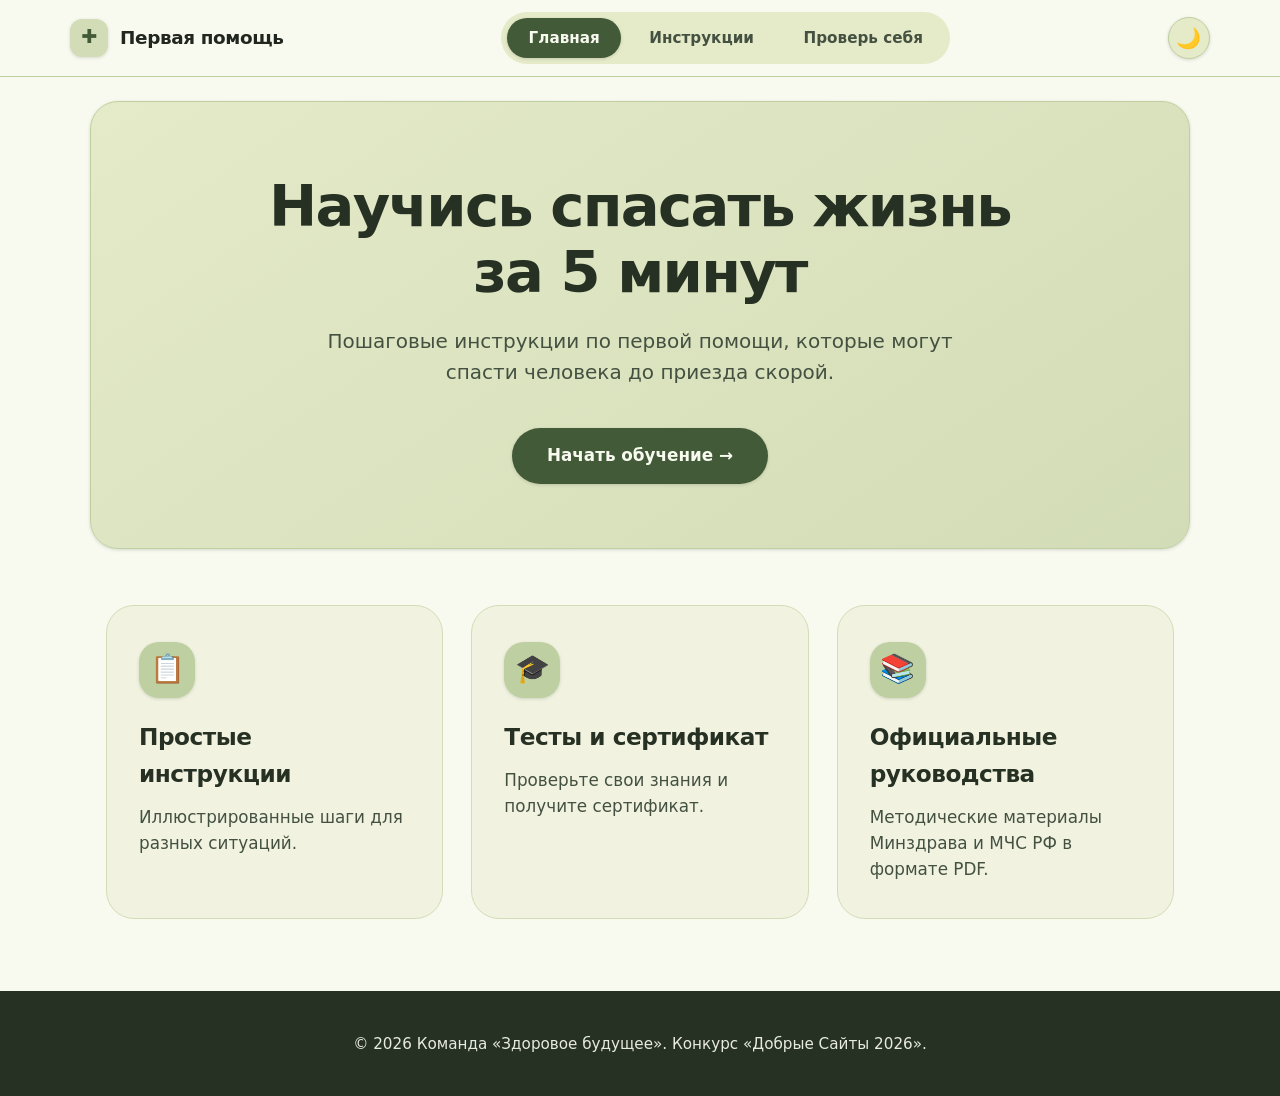
==== web/index.html @ c55ba305 "add CHANGELOG" ====
<!DOCTYPE html>
<html lang="ru">
<head>
  <meta charset="UTF-8">
  <meta name="viewport" content="width=device-width, initial-scale=1.0">
  <title>Первая помощь рядом</title>
  <link rel="stylesheet" href="css/style.css">
  <script>
    (function(){
      try {
        var s = localStorage.getItem('theme');
        var p = window.matchMedia && window.matchMedia('(prefers-color-scheme: dark)').matches;
        var t = (s === 'dark' || (!s && p)) ? 'dark' : 'light';
        document.documentElement.setAttribute('data-theme', t);
      } catch(e) {
        document.documentElement.setAttribute('data-theme', 'light');
      }
    })();
  </script>
</head>
<body>
  <header>
    <div class="nav-container">
      <a href="index.html" class="brand">
        <span class="brand-icon">✚</span>
        <span>Первая помощь</span>
      </a>
      <nav>
        <ul>
          <li><a href="index.html" class="active" aria-current="page">Главная</a></li>
          <li><a href="instructions.html">Инструкции</a></li>
          <li><a href="test.html">Проверь себя</a></li>
        </ul>
      </nav>
      <button id="theme-toggle" class="theme-toggle-btn" type="button" aria-label="Переключить тему оформления" title="Сменить тему">
        <span class="theme-toggle-icon">🌙</span>
      </button>
    </div>
  </header>

  <main>
    <section class="hero">
      <h1>Научись спасать жизнь за 5 минут</h1>
      <p>Пошаговые инструкции по первой помощи, которые могут спасти человека до приезда скорой.</p>
      <a href="instructions.html" class="btn">Начать обучение &rarr;</a>
    </section>

    <section class="features">
      <div class="feature">
        <div class="feature-icon">📋</div>
        <h2>Простые инструкции</h2>
        <p>Иллюстрированные шаги для разных ситуаций.</p>
      </div>
      <div class="feature">
        <div class="feature-icon">🎓</div>
        <h2>Тесты и сертификат</h2>
        <p>Проверьте свои знания и получите сертификат.</p>
      </div>
      <div class="feature">
        <div class="feature-icon">📚</div>
        <h2>Официальные руководства</h2>
        <p>Методические материалы Минздрава и МЧС РФ в формате PDF.</p>
      </div>
    </section>
  </main>

  <footer>
    <p>© 2026 Команда «Здоровое будущее». Конкурс «Добрые Сайты 2026».</p>
  </footer>
  <!-- Theme Management -->
  <script src="js/theme.js"></script>
</body>
</html>
---- web/css/style.css ----
/* ==========================================================================
   Google Material You 3 Expressive Design System
   Main Stylesheet (Botanical Sage Palette)
   ========================================================================== */

:root,
:root[data-theme="light"],
[data-theme="light"] {
  /* ==========================================================================
     User Defined Botanical / Everforest Palette (Light Mode)
     ========================================================================== */
  /* --- BG --- */
  --bg0_h: #f8faf0;
  --bg0: #f1f3e0;
  --bg0_s: #e5eac9;
  --bg1: #d2dcb6;
  --bg2: #bed0a1;
  --bg3: #a1bc98;
  --bg4: #8da684;
  /* --- FG --- */
  --fg0: #21261f;
  --fg1: #263124;
  --fg2: #344031;
  --fg3: #445141;
  --fg4: #556252;
  /* --- GRAY --- */
  --gray: #788773;
  --gray_alt: #677364;
  /* --- RED --- */
  --neutral_red: #a84542;
  --bright_red: #c65450;
  --faded_red: #7e3230;
  /* --- GREEN --- */
  --neutral_green: #5a794c;
  --bright_green: #739b60;
  --faded_green: #425a37;
  /* --- YELLOW --- */
  --neutral_yellow: #a6822c;
  --bright_yellow: #c49c36;
  --faded_yellow: #7a5f20;
  /* --- BLUE --- */
  --neutral_blue: #477685;
  --bright_blue: #5993a6;
  --faded_blue: #335763;
  /* --- PURPLE --- */
  --neutral_purple: #825b7a;
  --bright_purple: #9e7195;
  --faded_purple: #61435b;
  /* --- AQUA --- */
  --neutral_aqua: #4e8071;
  --bright_aqua: #639f8d;
  --faded_aqua: #3a6155;
  /* --- ORANGE --- */
  --neutral_orange: #ba6630;
  --bright_orange: #da7b3c;
  --faded_orange: #8d4b21;

  /* Component semantic tokens (Light) */
  --header-bg: rgba(248, 250, 240, 0.88);
  --header-border: var(--bg2);
  --surface: #ffffff;
  --surface-hover: var(--bg0_s);
  --btn-bg: var(--faded_green);
  --btn-fg: var(--bg0_h);
  --btn-hover-bg: var(--fg2);
  --btn-hover-fg: var(--bg0_h);
  --link-color: var(--faded_green);
  --footer-bg: var(--fg1);
  --footer-fg: var(--bg0_h);
  --footer-border: transparent;

  --badge-urgent-bg: #ffdad4;
  --badge-urgent-fg: var(--faded_red);
  --badge-psy-bg: #ede3ed;
  --badge-psy-fg: var(--faded_purple);
  --badge-trauma-bg: var(--bg1);
  --badge-trauma-fg: var(--faded_green);
  --badge-myth-bg: #fce8e6;
  --badge-myth-fg: var(--neutral_red);

  --warning-bg: #fce8e6;
  --warning-fg: var(--faded_red);
  --warning-border: var(--neutral_red);

  --notice-bg: #fdf3e7;
  --notice-fg: var(--faded_orange);
  --notice-border: var(--neutral_orange);

  /* ==========================================================================
     Material You 3 Shape & Elevation Tokens
     ========================================================================== */
  --m3-shape-small: 8px;
  --m3-shape-medium: 12px;
  --m3-shape-large: 20px;
  --m3-shape-extra-large: 28px;
  --m3-shape-full: 9999px;

  --m3-elevation-1: 0px 1px 3px 1px rgba(0, 0, 0, 0.07), 0px 1px 2px 0px rgba(0, 0, 0, 0.04);
  --m3-elevation-2: 0px 2px 6px 2px rgba(0, 0, 0, 0.08), 0px 1px 2px 0px rgba(0, 0, 0, 0.04);
  --m3-elevation-3: 0px 4px 12px 3px rgba(0, 0, 0, 0.08), 0px 1px 3px 0px rgba(0, 0, 0, 0.05);

  --m3-motion: cubic-bezier(0.2, 0, 0, 1);
}

/* ==========================================================================
   Botanical Sage Dark Palette (Матча & Шалфей)
   ========================================================================== */
:root[data-theme="dark"],
[data-theme="dark"] {
  /* --- BG --- */
  --bg0_h: #181c17;
  --bg0: #1c241b;
  --bg0_s: #252e23;
  --bg1: #263124;
  --bg2: #344031;
  --bg3: #445141;
  --bg4: #556252;
  /* --- FG --- */
  --fg0: #f1f3e0;
  --fg1: #e2e8cc;
  --fg2: #d2dcb6;
  --fg3: #bccdb4;
  --fg4: #a1bc98;
  /* --- GRAY --- */
  --gray: #778873;
  --gray_alt: #8e9e8b;
  /* --- RED --- */
  --neutral_red: #d6706e;
  --bright_red: #f28f8d;
  --faded_red: #a84542;
  /* --- GREEN --- */
  --neutral_green: #88ab7e;
  --bright_green: #b5d4ab;
  --faded_green: #5a794c;
  /* --- YELLOW --- */
  --neutral_yellow: #d4b465;
  --bright_yellow: #edd085;
  --faded_yellow: #a6822c;
  /* --- BLUE --- */
  --neutral_blue: #72a4b8;
  --bright_blue: #91c4d9;
  --faded_blue: #477685;
  /* --- PURPLE --- */
  --neutral_purple: #b68fb0;
  --bright_purple: #d2abc9;
  --faded_purple: #825b7a;
  /* --- AQUA --- */
  --neutral_aqua: #82b3a4;
  --bright_aqua: #9ed0c1;
  --faded_aqua: #4e8071;
  /* --- ORANGE --- */
  --neutral_orange: #db8e5c;
  --bright_orange: #f2a877;
  --faded_orange: #ba6630;

  /* Component semantic tokens (Dark) */
  --header-bg: rgba(24, 28, 23, 0.88);
  --header-border: var(--bg2);
  --surface: var(--bg0);
  --surface-hover: var(--bg0_s);
  --btn-bg: var(--neutral_green);
  --btn-fg: #181c17;
  --btn-hover-bg: var(--bright_green);
  --btn-hover-fg: #181c17;
  --link-color: var(--bright_green);
  --footer-bg: #131712;
  --footer-fg: var(--fg3);
  --footer-border: var(--bg2);

  --badge-urgent-bg: rgba(214, 112, 110, 0.18);
  --badge-urgent-fg: var(--bright_red);
  --badge-psy-bg: rgba(182, 143, 176, 0.2);
  --badge-psy-fg: var(--bright_purple);
  --badge-trauma-bg: var(--bg2);
  --badge-trauma-fg: var(--bright_green);
  --badge-myth-bg: rgba(214, 112, 110, 0.18);
  --badge-myth-fg: var(--bright_red);

  --warning-bg: rgba(214, 112, 110, 0.15);
  --warning-fg: var(--bright_red);
  --warning-border: var(--neutral_red);

  --notice-bg: rgba(219, 142, 92, 0.15);
  --notice-fg: var(--bright_orange);
  --notice-border: var(--neutral_orange);

  --m3-elevation-1: 0px 1px 3px 1px rgba(0, 0, 0, 0.35), 0px 1px 2px 0px rgba(0, 0, 0, 0.2);
  --m3-elevation-2: 0px 2px 6px 2px rgba(0, 0, 0, 0.45), 0px 1px 2px 0px rgba(0, 0, 0, 0.25);
  --m3-elevation-3: 0px 4px 12px 3px rgba(0, 0, 0, 0.55), 0px 1px 3px 0px rgba(0, 0, 0, 0.3);
}

/* System Dark Theme Preference (when no explicit light preference stored) */
@media (prefers-color-scheme: dark) {
  :root:not([data-theme="light"]):not([data-theme="dark"]) {
    /* --- BG --- */
    --bg0_h: #181c17;
    --bg0: #1c241b;
    --bg0_s: #252e23;
    --bg1: #263124;
    --bg2: #344031;
    --bg3: #445141;
    --bg4: #556252;
    /* --- FG --- */
    --fg0: #f1f3e0;
    --fg1: #e2e8cc;
    --fg2: #d2dcb6;
    --fg3: #bccdb4;
    --fg4: #a1bc98;
    /* --- GRAY --- */
    --gray: #778873;
    --gray_alt: #8e9e8b;
    /* --- RED --- */
    --neutral_red: #d6706e;
    --bright_red: #f28f8d;
    --faded_red: #a84542;
    /* --- GREEN --- */
    --neutral_green: #88ab7e;
    --bright_green: #b5d4ab;
    --faded_green: #5a794c;
    /* --- YELLOW --- */
    --neutral_yellow: #d4b465;
    --bright_yellow: #edd085;
    --faded_yellow: #a6822c;
    /* --- BLUE --- */
    --neutral_blue: #72a4b8;
    --bright_blue: #91c4d9;
    --faded_blue: #477685;
    /* --- PURPLE --- */
    --neutral_purple: #b68fb0;
    --bright_purple: #d2abc9;
    --faded_purple: #825b7a;
    /* --- AQUA --- */
    --neutral_aqua: #82b3a4;
    --bright_aqua: #9ed0c1;
    --faded_aqua: #4e8071;
    /* --- ORANGE --- */
    --neutral_orange: #db8e5c;
    --bright_orange: #f2a877;
    --faded_orange: #ba6630;

    --header-bg: rgba(24, 28, 23, 0.88);
    --header-border: var(--bg2);
    --surface: var(--bg0);
    --surface-hover: var(--bg0_s);
    --btn-bg: var(--neutral_green);
    --btn-fg: #181c17;
    --btn-hover-bg: var(--bright_green);
    --btn-hover-fg: #181c17;
    --link-color: var(--bright_green);
    --footer-bg: #131712;
    --footer-fg: var(--fg3);
    --footer-border: var(--bg2);

    --badge-urgent-bg: rgba(214, 112, 110, 0.18);
    --badge-urgent-fg: var(--bright_red);
    --badge-psy-bg: rgba(182, 143, 176, 0.2);
    --badge-psy-fg: var(--bright_purple);
    --badge-trauma-bg: var(--bg2);
    --badge-trauma-fg: var(--bright_green);
    --badge-myth-bg: rgba(214, 112, 110, 0.18);
    --badge-myth-fg: var(--bright_red);

    --warning-bg: rgba(214, 112, 110, 0.15);
    --warning-fg: var(--bright_red);
    --warning-border: var(--neutral_red);

    --notice-bg: rgba(219, 142, 92, 0.15);
    --notice-fg: var(--bright_orange);
    --notice-border: var(--neutral_orange);

    --m3-elevation-1: 0px 1px 3px 1px rgba(0, 0, 0, 0.35), 0px 1px 2px 0px rgba(0, 0, 0, 0.2);
    --m3-elevation-2: 0px 2px 6px 2px rgba(0, 0, 0, 0.45), 0px 1px 2px 0px rgba(0, 0, 0, 0.25);
    --m3-elevation-3: 0px 4px 12px 3px rgba(0, 0, 0, 0.55), 0px 1px 3px 0px rgba(0, 0, 0, 0.3);
  }
}

/* Smooth theme transition */
html.theme-transition,
html.theme-transition *,
html.theme-transition *::before,
html.theme-transition *::after {
  transition: background-color 0.25s ease, border-color 0.25s ease, color 0.25s ease, box-shadow 0.25s ease !important;
  transition-delay: 0s !important;
}

/* Base reset */
* {
  margin: 0;
  padding: 0;
  box-sizing: border-box;
}

body {
  font-family: 'Google Sans', 'Roboto', -apple-system, BlinkMacSystemFont, 'Segoe UI', system-ui, sans-serif;
  background-color: var(--bg0_h);
  color: var(--fg0);
  line-height: 1.6;
  min-height: 100vh;
  display: flex;
  flex-direction: column;
  -webkit-font-smoothing: antialiased;
  transition: background-color 0.3s var(--m3-motion), color 0.3s var(--m3-motion);
}

main {
  flex: 1;
}

/* ==========================================================================
   Header & Navigation (M3 Floating Pill Bar)
   ========================================================================== */
header {
  position: sticky;
  top: 0;
  z-index: 100;
  background: var(--header-bg);
  backdrop-filter: blur(16px);
  -webkit-backdrop-filter: blur(16px);
  border-bottom: 1px solid var(--header-border);
  padding: 0.75rem 1.5rem;
  transition: all 0.3s var(--m3-motion);
}

.nav-container {
  max-width: 1140px;
  margin: 0 auto;
  display: flex;
  align-items: center;
  justify-content: space-between;
  gap: 1rem;
}

.brand {
  display: flex;
  align-items: center;
  gap: 0.75rem;
  text-decoration: none;
  color: var(--fg0);
  font-weight: 700;
  font-size: 1.15rem;
  letter-spacing: -0.02em;
}

.brand-icon {
  width: 38px;
  height: 38px;
  border-radius: var(--m3-shape-medium);
  background: var(--bg1);
  color: var(--faded_green);
  display: flex;
  align-items: center;
  justify-content: center;
  font-size: 1.2rem;
  font-weight: bold;
  box-shadow: var(--m3-elevation-1);
}

nav {
  display: flex;
  justify-content: center;
}

nav ul {
  display: inline-flex;
  align-items: center;
  gap: 0.4rem;
  list-style: none;
  background: var(--bg0_s);
  padding: 0.35rem;
  border-radius: var(--m3-shape-full);
  flex-wrap: wrap;
  justify-content: center;
}

nav a {
  display: inline-flex;
  align-items: center;
  padding: 0.5rem 1.35rem;
  border-radius: var(--m3-shape-full);
  text-decoration: none;
  color: var(--fg3);
  font-size: 0.95rem;
  font-weight: 600;
  transition: all 0.2s var(--m3-motion);
}

nav a:hover {
  background: var(--surface-hover);
  color: var(--fg0);
}

nav a:focus-visible {
  outline: 3px solid var(--btn-bg);
  outline-offset: 2px;
}

nav a.active,
nav a[aria-current="page"] {
  background: var(--btn-bg);
  color: var(--btn-fg);
  box-shadow: var(--m3-elevation-1);
}

/* Theme Toggle Button (M3 Circle Button) */
.theme-toggle-btn {
  width: 42px;
  height: 42px;
  border-radius: var(--m3-shape-full);
  background: var(--bg0_s);
  border: 1.5px solid var(--bg2);
  color: var(--fg0);
  display: inline-flex;
  align-items: center;
  justify-content: center;
  font-size: 1.25rem;
  cursor: pointer;
  transition: all 0.2s var(--m3-motion);
  box-shadow: var(--m3-elevation-1);
  user-select: none;
  flex-shrink: 0;
  padding: 0;
}

.theme-toggle-btn:hover {
  background: var(--bg1);
  border-color: var(--btn-bg);
  transform: rotate(15deg) scale(1.05);
  box-shadow: var(--m3-elevation-2);
}

.theme-toggle-btn:active {
  transform: scale(0.95);
}

.theme-toggle-btn:focus-visible {
  outline: 3px solid var(--btn-bg);
  outline-offset: 2px;
}

.theme-toggle-icon {
  display: inline-flex;
  align-items: center;
  justify-content: center;
  pointer-events: none;
  line-height: 1;
}

/* ==========================================================================
   Hero Section (M3 Expressive Banner)
   ========================================================================== */
.hero {
  max-width: 1100px;
  margin: 1.5rem auto 3.5rem;
  padding: 4.5rem 2rem 4rem;
  background: linear-gradient(145deg, var(--bg0_s), var(--bg1));
  border-radius: var(--m3-shape-extra-large);
  border: 1px solid var(--bg2);
  text-align: center;
  box-shadow: var(--m3-elevation-1);
}

.hero h1 {
  font-size: clamp(2.2rem, 5vw, 3.6rem);
  font-weight: 800;
  line-height: 1.15;
  color: var(--fg1);
  letter-spacing: -0.03em;
  max-width: 820px;
  margin: 0 auto 1.25rem;
}

.hero p {
  font-size: clamp(1.05rem, 2vw, 1.25rem);
  color: var(--fg3);
  max-width: 640px;
  margin: 0 auto 2.5rem;
  line-height: 1.55;
}

/* Material You 3 Buttons */
.btn {
  display: inline-flex;
  align-items: center;
  justify-content: center;
  gap: 0.6rem;
  padding: 0.9rem 2.2rem;
  border-radius: var(--m3-shape-full);
  font-size: 1.05rem;
  font-weight: 700;
  font-family: inherit;
  cursor: pointer;
  text-decoration: none;
  border: none;
  outline: none;
  background: var(--btn-bg);
  color: var(--btn-fg);
  box-shadow: var(--m3-elevation-1);
  transition: all 0.2s var(--m3-motion);
  user-select: none;
}

.btn:hover:not(:disabled) {
  background: var(--btn-hover-bg);
  color: var(--btn-hover-fg);
  box-shadow: var(--m3-elevation-2);
  transform: translateY(-2px);
}

.btn:active:not(:disabled) {
  transform: scale(0.98);
}

.btn:focus-visible {
  outline: 3px solid var(--btn-bg);
  outline-offset: 3px;
}

.btn:disabled {
  opacity: 0.4;
  cursor: not-allowed;
  box-shadow: none;
  transform: none;
}

/* ==========================================================================
   Features Section (M3 Expressive Cards)
   ========================================================================== */
.features {
  max-width: 1100px;
  margin: 0 auto 4.5rem;
  padding: 0 1rem;
  display: grid;
  grid-template-columns: repeat(auto-fit, minmax(280px, 1fr));
  gap: 1.75rem;
}

.feature {
  background: var(--bg0);
  border: 1.5px solid var(--bg1);
  border-radius: var(--m3-shape-extra-large);
  padding: 2.25rem 2rem;
  text-align: left;
  transition: all 0.3s var(--m3-motion);
  display: flex;
  flex-direction: column;
}

.feature:hover {
  transform: translateY(-4px);
  background: var(--bg0_s);
  border-color: var(--bg2);
  box-shadow: var(--m3-elevation-2);
}

.feature-icon {
  width: 56px;
  height: 56px;
  border-radius: var(--m3-shape-large);
  background: var(--bg2);
  color: var(--faded_green);
  display: flex;
  align-items: center;
  justify-content: center;
  font-size: 1.75rem;
  margin-bottom: 1.25rem;
  box-shadow: var(--m3-elevation-1);
}

.feature h2 {
  font-size: 1.45rem;
  font-weight: 700;
  color: var(--fg1);
  margin-bottom: 0.75rem;
  letter-spacing: -0.02em;
}

.feature p {
  color: var(--fg3);
  font-size: 1.05rem;
  line-height: 1.55;
  flex: 1;
}

/* ==========================================================================
   Instructions Page & Filter Chips (M3 Expressive)
   ========================================================================== */
.instructions-wrapper {
  max-width: 960px;
  margin: 2rem auto 4.5rem;
  padding: 0 1rem;
}

.instructions-header {
  text-align: center;
  margin-bottom: 2.25rem;
}

.instructions-header h1 {
  font-size: clamp(2.2rem, 4vw, 3rem);
  font-weight: 800;
  color: var(--fg1);
  letter-spacing: -0.03em;
  margin-bottom: 0.75rem;
}

.instructions-header p {
  color: var(--fg3);
  font-size: 1.1rem;
  max-width: 680px;
  margin: 0 auto;
}

/* Document Downloads Banner */
.docs-download-banner {
  background: var(--bg0_s);
  border: 1.5px solid var(--bg2);
  border-radius: var(--m3-shape-extra-large);
  padding: 1.5rem 1.75rem;
  margin-bottom: 2.25rem;
  display: flex;
  flex-direction: column;
  gap: 1.25rem;
  box-shadow: var(--m3-elevation-1);
}

.docs-banner-info {
  display: flex;
  align-items: center;
  gap: 1rem;
}

.docs-icon {
  font-size: 2.2rem;
  flex-shrink: 0;
}

.docs-banner-info h3 {
  font-size: 1.2rem;
  font-weight: 700;
  color: var(--fg1);
  margin-bottom: 0.25rem;
}

.docs-banner-info p {
  font-size: 0.95rem;
  color: var(--fg3);
  margin: 0;
}

.docs-buttons-group {
  display: flex;
  gap: 1rem;
  flex-wrap: wrap;
}

.doc-btn {
  flex: 1;
  min-width: 280px;
  background: var(--bg0);
  border: 1.5px solid var(--bg2);
  border-radius: var(--m3-shape-large);
  padding: 0.85rem 1.25rem;
  display: flex;
  align-items: center;
  gap: 0.75rem;
  text-decoration: none;
  color: var(--fg0);
  transition: all 0.2s var(--m3-motion);
  box-shadow: var(--m3-elevation-1);
}

.doc-btn:hover {
  background: var(--surface-hover);
  border-color: var(--btn-bg);
  transform: translateY(-2px);
  box-shadow: var(--m3-elevation-2);
}

.doc-badge {
  font-size: 0.75rem;
  font-weight: 800;
  background: var(--bg1);
  color: var(--faded_green);
  padding: 0.25rem 0.5rem;
  border-radius: var(--m3-shape-small);
  letter-spacing: 0.04em;
}

[data-theme="dark"] .doc-badge {
  background: var(--bg2);
  color: var(--bright_green);
}

.doc-title {
  flex: 1;
  font-size: 0.95rem;
  font-weight: 600;
  color: var(--fg1);
}

.doc-size {
  font-size: 0.8rem;
  color: var(--fg4);
  font-weight: 500;
}

/* M3 Filter Chips */
.chips-group {
  display: flex;
  gap: 0.6rem;
  flex-wrap: wrap;
  justify-content: center;
  margin-bottom: 2.5rem;
}

.chip {
  display: inline-flex;
  align-items: center;
  gap: 0.5rem;
  padding: 0.65rem 1.35rem;
  border-radius: var(--m3-shape-full);
  background: var(--bg0);
  border: 1.5px solid var(--bg2);
  color: var(--fg3);
  font-family: inherit;
  font-size: 0.95rem;
  font-weight: 600;
  cursor: pointer;
  transition: all 0.2s var(--m3-motion);
  user-select: none;
}

.chip:hover {
  background: var(--surface-hover);
  color: var(--fg0);
  transform: translateY(-1px);
}

.chip.active {
  background: var(--btn-bg);
  color: var(--btn-fg);
  border-color: var(--btn-bg);
  box-shadow: var(--m3-elevation-1);
}

/* Instruction Cards */
.instruction-card {
  background: var(--bg0);
  border: 1.5px solid var(--bg1);
  border-radius: var(--m3-shape-extra-large);
  padding: 2.25rem 2rem;
  margin-bottom: 1.75rem;
  transition: all 0.25s var(--m3-motion);
}

.instruction-card:hover {
  transform: translateY(-3px);
  background: var(--bg0_s);
  border-color: var(--bg2);
  box-shadow: var(--m3-elevation-2);
}

.card-badge {
  display: inline-flex;
  align-items: center;
  gap: 0.4rem;
  padding: 0.35rem 0.95rem;
  border-radius: var(--m3-shape-full);
  font-size: 0.82rem;
  font-weight: 700;
  letter-spacing: 0.03em;
  text-transform: uppercase;
  margin-bottom: 0.85rem;
}

.badge-urgent {
  background: var(--badge-urgent-bg);
  color: var(--badge-urgent-fg);
  border: 1px solid rgba(214, 112, 110, 0.3);
}

.badge-psy {
  background: var(--badge-psy-bg);
  color: var(--badge-psy-fg);
  border: 1px solid rgba(182, 143, 176, 0.3);
}

.badge-trauma {
  background: var(--badge-trauma-bg);
  color: var(--badge-trauma-fg);
  border: 1px solid rgba(136, 171, 126, 0.3);
}

.badge-myth {
  background: var(--badge-myth-bg);
  color: var(--badge-myth-fg);
  border: 1px solid rgba(214, 112, 110, 0.3);
}

.instruction-card h2 {
  font-size: 1.5rem;
  font-weight: 800;
  color: var(--fg1);
  letter-spacing: -0.02em;
  margin-bottom: 0.5rem;
}

.instruction-card .card-intro {
  color: var(--fg3);
  font-size: 1.05rem;
  margin-bottom: 1.25rem;
}

.steps-list {
  margin: 1rem 0;
  padding-left: 1.35rem;
  display: flex;
  flex-direction: column;
  gap: 0.65rem;
  color: var(--fg2);
  line-height: 1.55;
  font-size: 1.02rem;
}

.steps-list strong {
  color: var(--fg0);
}

.warning-box {
  background: var(--warning-bg);
  color: var(--warning-fg);
  padding: 1.15rem 1.35rem;
  border-radius: var(--m3-shape-medium);
  border-left: 5px solid var(--warning-border);
  margin-top: 1.25rem;
  font-size: 0.95rem;
  line-height: 1.55;
}

.tip-box {
  background: var(--bg0_s);
  color: var(--fg1);
  padding: 1.15rem 1.35rem;
  border-radius: var(--m3-shape-medium);
  border-left: 5px solid var(--faded_green);
  margin-top: 1.25rem;
  font-size: 0.95rem;
  line-height: 1.55;
}

[data-theme="dark"] .tip-box {
  border-left-color: var(--neutral_green);
}

.doc-link-anchor {
  color: var(--link-color);
  font-weight: 700;
  text-decoration: underline;
  font-size: 0.95rem;
  display: inline-flex;
  align-items: center;
  gap: 0.4rem;
  transition: color 0.2s;
}

.doc-link-anchor:hover {
  color: var(--fg0);
}

/* ==========================================================================
   Quiz Section & Elements (M3 Expressive)
   ========================================================================== */
.quiz-section {
  max-width: 720px;
  margin: 2rem auto 4.5rem;
  padding: 0 1rem;
  width: 100%;
}

.quiz-section h1 {
  text-align: center;
  color: var(--faded_green);
  margin-bottom: 1.75rem;
  font-size: 2.3rem;
  font-weight: 800;
  letter-spacing: -0.02em;
}

/* Best score badge */
.best-score-badge {
  background: var(--bg1);
  border: 1.5px solid var(--bg2);
  color: var(--fg0);
  padding: 0.85rem 1.4rem;
  border-radius: var(--m3-shape-medium);
  font-size: 0.95rem;
  font-weight: 600;
  margin-bottom: 1.5rem;
  display: flex;
  align-items: center;
  justify-content: space-between;
  gap: 0.75rem;
  box-shadow: var(--m3-elevation-1);
}

.best-score-badge .badge-text {
  display: flex;
  align-items: center;
  gap: 0.5rem;
}

.best-score-badge .badge-clear-btn {
  background: none;
  border: none;
  color: var(--fg2);
  font-size: 0.85rem;
  font-weight: 700;
  text-decoration: underline;
  cursor: pointer;
  padding: 0.2rem 0.5rem;
  font-family: inherit;
  transition: color 0.2s;
}

.best-score-badge .badge-clear-btn:hover {
  color: var(--neutral_red);
}

/* Quiz Card Container */
#quiz-container {
  background: var(--surface);
  padding: 2.5rem;
  border-radius: var(--m3-shape-extra-large);
  border: 1.5px solid var(--bg2);
  box-shadow: var(--m3-elevation-2);
  transition: background-color 0.3s var(--m3-motion), border-color 0.3s var(--m3-motion);
}

.quiz-header {
  margin-bottom: 1.75rem;
}

.quiz-progress-text {
  font-size: 0.95rem;
  color: var(--fg3);
  font-weight: 700;
  display: block;
  margin-bottom: 0.5rem;
}

.progress-bar-container {
  width: 100%;
  height: 12px;
  background: var(--bg0_s);
  border-radius: var(--m3-shape-full);
  overflow: hidden;
}

.progress-bar {
  height: 100%;
  background: var(--btn-bg);
  width: 0%;
  border-radius: var(--m3-shape-full);
  transition: width 0.35s var(--m3-motion);
}

#question {
  font-size: 1.35rem;
  font-weight: 700;
  color: var(--fg0);
  margin-bottom: 1.75rem;
  line-height: 1.45;
}

#options {
  display: flex;
  flex-direction: column;
  gap: 0.9rem;
  margin-bottom: 1.75rem;
}

/* Option Button as M3 Selection Card */
.option-btn {
  width: 100%;
  text-align: left;
  padding: 1.15rem 1.4rem;
  font-size: 1.05rem;
  border: 2px solid var(--bg1);
  border-radius: var(--m3-shape-large);
  background: var(--surface);
  color: var(--fg0);
  cursor: pointer;
  font-family: inherit;
  font-weight: 500;
  transition: all 0.2s var(--m3-motion);
  display: flex;
  align-items: center;
  justify-content: space-between;
  gap: 0.75rem;
}

.option-btn:hover:not(:disabled) {
  border-color: var(--btn-bg);
  background: var(--surface-hover);
  transform: translateX(4px);
}

.option-btn:focus-visible {
  outline: 3px solid var(--btn-bg);
  outline-offset: 2px;
}

.option-btn:disabled {
  cursor: not-allowed;
}

.option-btn:disabled:not(.correct):not(.wrong) {
  opacity: 0.5;
}

.option-btn.correct {
  background-color: var(--bg1) !important;
  border-color: var(--neutral_green) !important;
  color: var(--fg0) !important;
  font-weight: 700;
}

[data-theme="dark"] .option-btn.correct {
  background-color: rgba(136, 171, 126, 0.22) !important;
  border-color: var(--neutral_green) !important;
  color: var(--bright_green) !important;
}

.option-btn.wrong {
  background-color: var(--warning-bg) !important;
  border-color: var(--neutral_red) !important;
  color: var(--warning-fg) !important;
  font-weight: 700;
}

/* Explanation Banner */
.quiz-explanation {
  margin-bottom: 1.75rem;
  padding: 1.25rem 1.5rem;
  border-radius: var(--m3-shape-large);
  font-size: 0.98rem;
  line-height: 1.55;
  background: var(--bg0_s);
  border-left: 6px solid var(--neutral_blue);
  color: var(--fg1);
}

.quiz-explanation.correct {
  background: var(--bg0_s);
  border-left-color: var(--neutral_green);
  color: var(--fg1);
}

.quiz-explanation.wrong {
  background: var(--warning-bg);
  border-left-color: var(--neutral_red);
  color: var(--warning-fg);
}

.quiz-actions {
  display: flex;
  justify-content: flex-end;
}

/* Result Screen */
.result-box {
  text-align: center;
  padding: 0.5rem 0;
}

.result-box h2 {
  color: var(--faded_green);
  font-size: 2.2rem;
  font-weight: 800;
  margin-bottom: 0.5rem;
  letter-spacing: -0.02em;
}

.result-score {
  font-size: 1.5rem;
  font-weight: 800;
  color: var(--fg1);
  margin: 0.75rem 0;
}

.result-box p {
  color: var(--fg3);
  font-size: 1.1rem;
  margin-bottom: 2rem;
  line-height: 1.55;
}

/* Certificate Section */
.certificate-section {
  margin-top: 2.5rem;
  padding-top: 2rem;
  border-top: 2px dashed var(--bg2);
  text-align: left;
}

.certificate-section h3 {
  color: var(--faded_green);
  font-size: 1.45rem;
  font-weight: 800;
  margin-bottom: 0.5rem;
  display: flex;
  align-items: center;
  gap: 0.5rem;
}

.certificate-section p {
  color: var(--fg3);
  font-size: 0.98rem;
  margin-bottom: 1.25rem;
  line-height: 1.5;
}

.cert-input-group {
  display: flex;
  gap: 0.75rem;
  flex-wrap: wrap;
  margin-bottom: 0.75rem;
}

.cert-input-group input {
  flex: 1;
  min-width: 240px;
  padding: 0.85rem 1.25rem;
  font-size: 1rem;
  border: 2px solid var(--bg2);
  border-radius: var(--m3-shape-medium);
  font-family: inherit;
  outline: none;
  background: var(--bg0_h);
  color: var(--fg0);
  transition: border-color 0.2s, box-shadow 0.2s;
}

.cert-input-group input:focus {
  border-color: var(--faded_green);
  box-shadow: 0 0 0 3px rgba(66, 90, 55, 0.15);
}

.cert-error {
  color: var(--neutral_red);
  font-size: 0.9rem;
  margin-bottom: 0.75rem;
  font-weight: 600;
}

.cert-preview-box {
  margin-top: 1.75rem;
  background: var(--bg0);
  padding: 1.5rem;
  border-radius: var(--m3-shape-large);
  border: 1px solid var(--bg2);
  text-align: center;
}

.cert-image-wrapper {
  width: 100%;
  overflow: hidden;
  border-radius: var(--m3-shape-medium);
  box-shadow: var(--m3-elevation-2);
  margin-bottom: 1.5rem;
  background: #ffffff;
}

.cert-image-wrapper img {
  width: 100%;
  height: auto;
  display: block;
}

.cert-download-actions {
  display: flex;
  justify-content: center;
  gap: 1rem;
  flex-wrap: wrap;
}

.btn-download {
  background: var(--faded_green);
  display: inline-flex;
  align-items: center;
  gap: 0.5rem;
}

.btn-download:hover {
  background: var(--fg2);
}

.cert-locked-notice {
  margin-top: 1.75rem;
  padding: 1.25rem 1.5rem;
  background: var(--notice-bg);
  border-left: 5px solid var(--notice-border);
  border-radius: var(--m3-shape-medium);
  font-size: 0.98rem;
  color: var(--notice-fg);
  text-align: left;
  line-height: 1.55;
}

/* ==========================================================================
   Footer
   ========================================================================== */
footer {
  background: var(--footer-bg);
  color: var(--footer-fg);
  border-top: 1px solid var(--footer-border);
  text-align: center;
  padding: 2.5rem 1.5rem;
  font-size: 0.95rem;
  margin-top: auto;
  transition: background-color 0.3s var(--m3-motion), color 0.3s var(--m3-motion);
}

footer p {
  opacity: 0.92;
}

/* ==========================================================================
   Responsive Adaptations
   ========================================================================== */
@media (max-width: 680px) {
  .nav-container {
    display: grid;
    grid-template-columns: 1fr auto;
    grid-template-areas:
      "brand theme"
      "nav nav";
    gap: 0.6rem 0.5rem;
    align-items: center;
  }

  .brand {
    grid-area: brand;
  }

  .theme-toggle-btn {
    grid-area: theme;
    justify-self: end;
  }

  nav {
    grid-area: nav;
    width: 100%;
  }

  header {
    padding: 0.6rem 1rem;
  }

  nav ul {
    gap: 0.25rem;
    padding: 0.25rem;
    width: 100%;
  }

  nav a {
    padding: 0.45rem 0.75rem;
    font-size: 0.88rem;
  }

  .hero {
    padding: 3rem 1.25rem 2.75rem;
    margin: 1rem 0.5rem 2.5rem;
  }

  .hero h1 {
    font-size: 2rem;
  }

  .hero p {
    font-size: 1.05rem;
    margin-bottom: 2rem;
  }

  .features {
    padding: 0 0.5rem;
    gap: 1rem;
    margin-bottom: 3rem;
  }

  .feature {
    padding: 1.75rem 1.5rem;
  }

  .quiz-section {
    padding: 0 0.5rem;
  }

  .quiz-section h1 {
    font-size: 1.8rem;
  }

  #quiz-container {
    padding: 1.5rem 1.25rem;
  }

  .option-btn {
    padding: 1rem 1.15rem;
    font-size: 0.98rem;
  }

  .cert-input-group {
    flex-direction: column;
  }

  .cert-input-group input,
  .cert-input-group .btn {
    width: 100%;
    min-width: 100%;
  }

  .instruction-card {
    padding: 1.5rem 1.25rem;
  }

  .chips-group {
    gap: 0.4rem;
  }

  .chip {
    padding: 0.5rem 1rem;
    font-size: 0.88rem;
  }

  .best-score-badge {
    flex-direction: column;
    align-items: flex-start;
    gap: 0.5rem;
  }
}
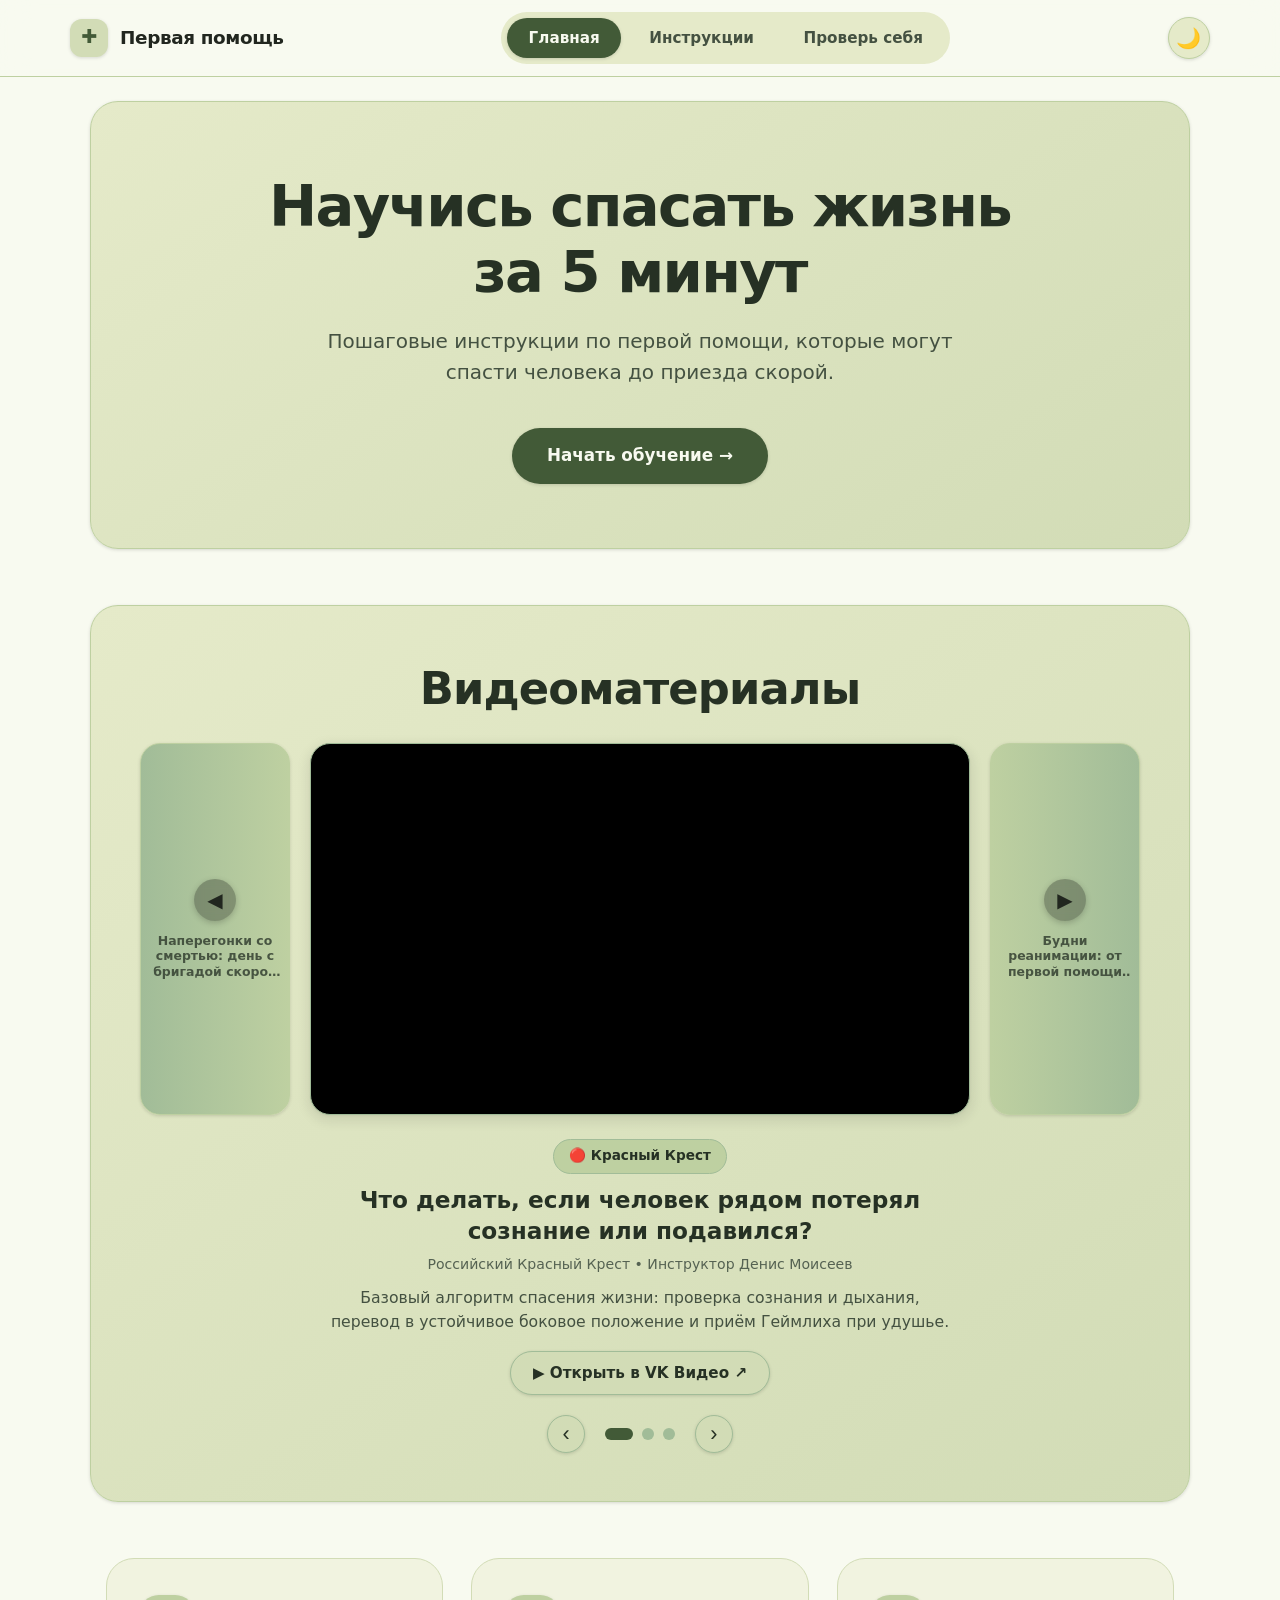
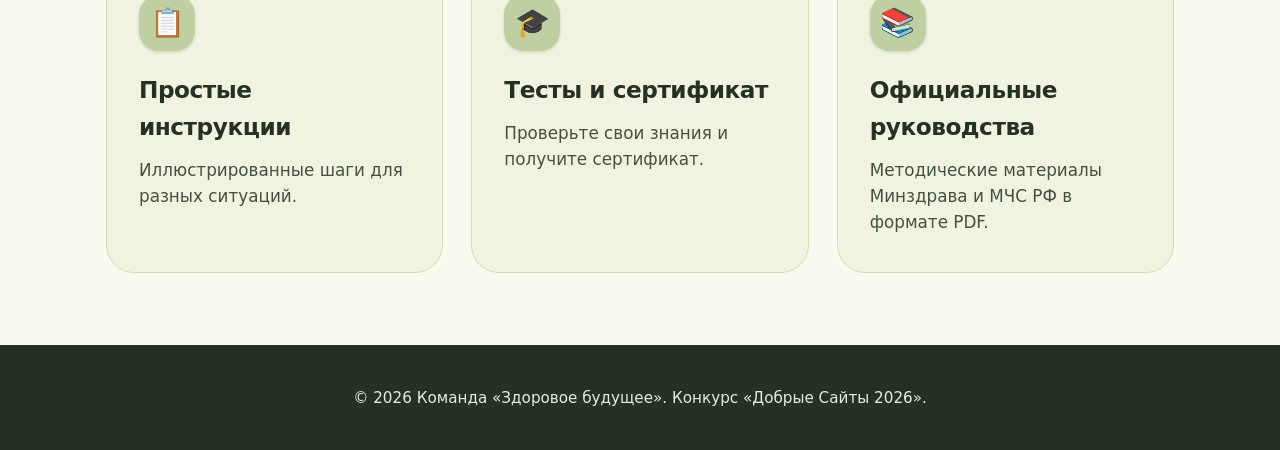
==== commit 13e236bf: "in CHANGELOG.md" ====
--- a/web/index.html
+++ b/web/index.html
@@ -45,6 +45,58 @@
       <a href="instructions.html" class="btn">Начать обучение &rarr;</a>
     </section>
 
+    <!-- Video Showcase Section (Mockup / Carousel) -->
+    <section class="video-section" aria-label="Обучающие видеоматериалы">
+      <h2>Видеоматериалы</h2>
+
+      <div class="video-carousel" tabindex="0" aria-label="Карусель видеоуроков (используйте стрелки влево и вправо для переключения)">
+        <!-- Left Side Peek Card (Previous Video) -->
+        <div id="video-prev-side" class="video-side-card side-prev" role="button" tabindex="0" aria-label="Предыдущее видео">
+          <span class="side-card-icon" aria-hidden="true">◀</span>
+          <span id="video-prev-label" class="side-card-text">Предыдущее видео</span>
+        </div>
+
+        <!-- Center Active Video Player -->
+        <div class="video-center-card">
+          <div class="video-iframe-wrapper">
+            <iframe
+              id="active-video-iframe"
+              src="https://vkvideo.ru/video_ext.php?oid=-212510635&amp;id=456240645&amp;hd=2"
+              title="Что делать, если человек рядом потерял сознание или подавился?"
+              allow="autoplay; encrypted-media; fullscreen; picture-in-picture; screen-wake-lock;"
+              loading="lazy">
+            </iframe>
+          </div>
+        </div>
+
+        <!-- Right Side Peek Card (Next Video) -->
+        <div id="video-next-side" class="video-side-card side-next" role="button" tabindex="0" aria-label="Следующее видео">
+          <span class="side-card-icon" aria-hidden="true">▶</span>
+          <span id="video-next-label" class="side-card-text">Следующее видео</span>
+        </div>
+      </div>
+
+      <!-- Active Video Details -->
+      <div class="video-details">
+        <span id="video-badge" class="video-badge">🔴 Красный Крест</span>
+        <h3 id="video-title" class="video-title">Что делать, если человек рядом потерял сознание или подавился?</h3>
+        <p id="video-source" class="video-source">Российский Красный Крест • Инструктор Денис Моисеев</p>
+        <p id="video-desc" class="video-desc">Базовый алгоритм спасения жизни: проверка сознания и дыхания, перевод в устойчивое боковое положение и приём Геймлиха при удушье.</p>
+        <div class="video-actions">
+          <a id="video-direct-link" href="https://vkvideo.ru/video-212510635_456240645?list=119526689f4af5d0ac" target="_blank" rel="noopener noreferrer" class="video-ext-btn">
+            <span>▶️ Открыть в VK Видео ↗</span>
+          </a>
+        </div>
+      </div>
+
+      <!-- Nav Controls: Prev / Dots / Next -->
+      <div class="video-nav-controls">
+        <button type="button" id="video-nav-prev" class="video-nav-btn" aria-label="Предыдущее видео" title="Предыдущее видео">‹</button>
+        <div id="video-dots" class="video-dots" role="tablist" aria-label="Индикаторы видео"></div>
+        <button type="button" id="video-nav-next" class="video-nav-btn" aria-label="Следующее видео" title="Следующее видео">›</button>
+      </div>
+    </section>
+
     <section class="features">
       <div class="feature">
         <div class="feature-icon">📋</div>
@@ -67,7 +119,8 @@
   <footer>
     <p>© 2026 Команда «Здоровое будущее». Конкурс «Добрые Сайты 2026».</p>
   </footer>
-  <!-- Theme Management -->
+  <!-- Scripts -->
   <script src="js/theme.js"></script>
+  <script src="js/videos.js"></script>
 </body>
 </html>
--- a/web/css/style.css
+++ b/web/css/style.css
@@ -523,6 +523,281 @@
 }
 
 /* ==========================================================================
+   Video Showcase Section (M3 Responsive Coverflow / Carousel)
+   ========================================================================== */
+.video-section {
+  max-width: 1100px;
+  margin: 0 auto 3.5rem;
+  padding: 3.5rem 2rem 3rem;
+  background: linear-gradient(145deg, var(--bg0_s), var(--bg1));
+  border-radius: var(--m3-shape-extra-large);
+  border: 1px solid var(--bg2);
+  text-align: center;
+  box-shadow: var(--m3-elevation-1);
+}
+
+.video-section h2 {
+  font-size: clamp(2rem, 4.5vw, 2.8rem);
+  font-weight: 800;
+  line-height: 1.2;
+  color: var(--fg1);
+  letter-spacing: -0.02em;
+  margin: 0 auto 1.75rem;
+}
+
+.video-carousel {
+  position: relative;
+  display: flex;
+  align-items: stretch;
+  justify-content: center;
+  gap: 1.25rem;
+  width: 100%;
+  max-width: 1000px;
+  margin: 0 auto 1.5rem;
+  outline: none;
+}
+
+/* Side Peek Cards (as designed in competition mockup) */
+.video-side-card {
+  flex: 0 0 15%;
+  border-radius: var(--m3-shape-large);
+  border: 1px solid var(--bg2);
+  cursor: pointer;
+  position: relative;
+  overflow: hidden;
+  display: flex;
+  flex-direction: column;
+  align-items: center;
+  justify-content: center;
+  padding: 1rem 0.5rem;
+  transition: transform 0.25s var(--m3-motion), box-shadow 0.25s var(--m3-motion), opacity 0.2s var(--m3-motion);
+  box-shadow: var(--m3-elevation-1);
+  user-select: none;
+  background-color: var(--bg2);
+}
+
+.video-side-card.side-prev {
+  background: linear-gradient(to right, var(--bg3), var(--bg2));
+}
+
+.video-side-card.side-next {
+  background: linear-gradient(to left, var(--bg3), var(--bg2));
+}
+
+.video-side-card:hover,
+.video-side-card:focus-visible {
+  transform: scale(1.03);
+  box-shadow: var(--m3-elevation-2);
+  border-color: var(--faded_green);
+  outline: 2px solid var(--m3-primary);
+  outline-offset: 2px;
+}
+
+.side-card-icon {
+  width: 42px;
+  height: 42px;
+  border-radius: 50%;
+  background: rgba(0, 0, 0, 0.28);
+  color: var(--fg0);
+  display: flex;
+  align-items: center;
+  justify-content: center;
+  font-size: 1.25rem;
+  backdrop-filter: blur(4px);
+  transition: all 0.25s var(--m3-motion);
+  box-shadow: 0 2px 6px rgba(0, 0, 0, 0.2);
+}
+
+.video-side-card:hover .side-card-icon {
+  background: var(--btn-bg);
+  color: var(--btn-fg);
+  transform: scale(1.12);
+}
+
+.side-card-text {
+  margin-top: 0.75rem;
+  font-size: 0.78rem;
+  font-weight: 600;
+  color: var(--fg2);
+  text-align: center;
+  line-height: 1.25;
+  display: -webkit-box;
+  -webkit-line-clamp: 3;
+  -webkit-box-orient: vertical;
+  overflow: hidden;
+  text-overflow: ellipsis;
+  opacity: 0.85;
+}
+
+/* Center Active Video Container */
+.video-center-card {
+  flex: 1 1 68%;
+  max-width: 680px;
+  border-radius: var(--m3-shape-large);
+  overflow: hidden;
+  box-shadow: var(--m3-elevation-3);
+  border: 1.5px solid var(--bg3);
+  background: #000;
+  position: relative;
+  aspect-ratio: 16 / 9;
+}
+
+.video-iframe-wrapper {
+  width: 100%;
+  height: 100%;
+  position: relative;
+}
+
+.video-iframe-wrapper iframe {
+  position: absolute;
+  top: 0;
+  left: 0;
+  width: 100%;
+  height: 100%;
+  border: none;
+}
+
+/* Active Video Details below Carousel */
+.video-details {
+  max-width: 680px;
+  margin: 1.5rem auto 0;
+  text-align: center;
+  display: flex;
+  flex-direction: column;
+  align-items: center;
+  gap: 0.65rem;
+}
+
+.video-badge {
+  display: inline-flex;
+  align-items: center;
+  gap: 0.4rem;
+  font-size: 0.85rem;
+  font-weight: 700;
+  padding: 0.35rem 0.95rem;
+  border-radius: var(--m3-shape-full);
+  background: var(--bg2);
+  color: var(--fg1);
+  border: 1px solid var(--bg3);
+}
+
+.video-title {
+  font-size: clamp(1.15rem, 2.5vw, 1.45rem);
+  font-weight: 700;
+  color: var(--fg1);
+  margin: 0;
+  line-height: 1.35;
+}
+
+.video-source {
+  font-size: 0.88rem;
+  color: var(--fg4);
+  font-weight: 500;
+  margin: -0.25rem 0 0;
+}
+
+.video-desc {
+  font-size: 0.98rem;
+  color: var(--fg3);
+  line-height: 1.55;
+  margin: 0;
+  max-width: 620px;
+}
+
+.video-actions {
+  display: flex;
+  align-items: center;
+  justify-content: center;
+  gap: 0.75rem;
+  margin-top: 0.4rem;
+  flex-wrap: wrap;
+}
+
+.video-ext-btn {
+  display: inline-flex;
+  align-items: center;
+  gap: 0.5rem;
+  font-size: 0.95rem;
+  font-weight: 600;
+  color: var(--fg1);
+  text-decoration: none;
+  padding: 0.55rem 1.35rem;
+  border-radius: var(--m3-shape-full);
+  background: var(--bg1);
+  border: 1px solid var(--bg3);
+  box-shadow: var(--m3-elevation-1);
+  transition: all 0.2s var(--m3-motion);
+}
+
+.video-ext-btn:hover {
+  background: var(--bg2);
+  color: var(--fg0);
+  border-color: var(--fg4);
+  transform: translateY(-2px);
+  box-shadow: var(--m3-elevation-2);
+}
+
+/* Nav Controls (Dots + Prev/Next buttons) */
+.video-nav-controls {
+  display: flex;
+  align-items: center;
+  justify-content: center;
+  gap: 1.25rem;
+  margin-top: 1.25rem;
+}
+
+.video-nav-btn {
+  width: 38px;
+  height: 38px;
+  border-radius: 50%;
+  border: 1px solid var(--bg3);
+  background: var(--bg1);
+  color: var(--fg1);
+  display: inline-flex;
+  align-items: center;
+  justify-content: center;
+  font-size: 1.35rem;
+  cursor: pointer;
+  line-height: 1;
+  transition: all 0.2s var(--m3-motion);
+  box-shadow: var(--m3-elevation-1);
+}
+
+.video-nav-btn:hover {
+  background: var(--btn-bg);
+  color: var(--btn-fg);
+  transform: scale(1.08);
+}
+
+.video-dots {
+  display: flex;
+  align-items: center;
+  justify-content: center;
+  gap: 0.55rem;
+}
+
+.video-dot {
+  width: 12px;
+  height: 12px;
+  border-radius: 50%;
+  border: none;
+  background: var(--bg3);
+  cursor: pointer;
+  padding: 0;
+  transition: all 0.25s var(--m3-motion);
+}
+
+.video-dot:hover {
+  background: var(--fg4);
+}
+
+.video-dot.active {
+  width: 28px;
+  border-radius: 6px;
+  background: var(--btn-bg);
+}
+
+/* ==========================================================================
    Features Section (M3 Expressive Cards)
    ========================================================================== */
 .features {
@@ -1282,6 +1557,33 @@
     margin-bottom: 2rem;
   }
 
+  .video-section {
+    padding: 2.5rem 1rem 2rem;
+    margin: 0 0.5rem 2.5rem;
+  }
+
+  .video-section h2 {
+    font-size: 1.85rem;
+    margin-bottom: 1.25rem;
+  }
+
+  .video-carousel {
+    gap: 0;
+  }
+
+  .video-side-card {
+    display: none;
+  }
+
+  .video-center-card {
+    flex: 1 1 100%;
+    max-width: 100%;
+  }
+
+  .video-details {
+    padding: 0 0.25rem;
+  }
+
   .features {
     padding: 0 0.5rem;
     gap: 1rem;
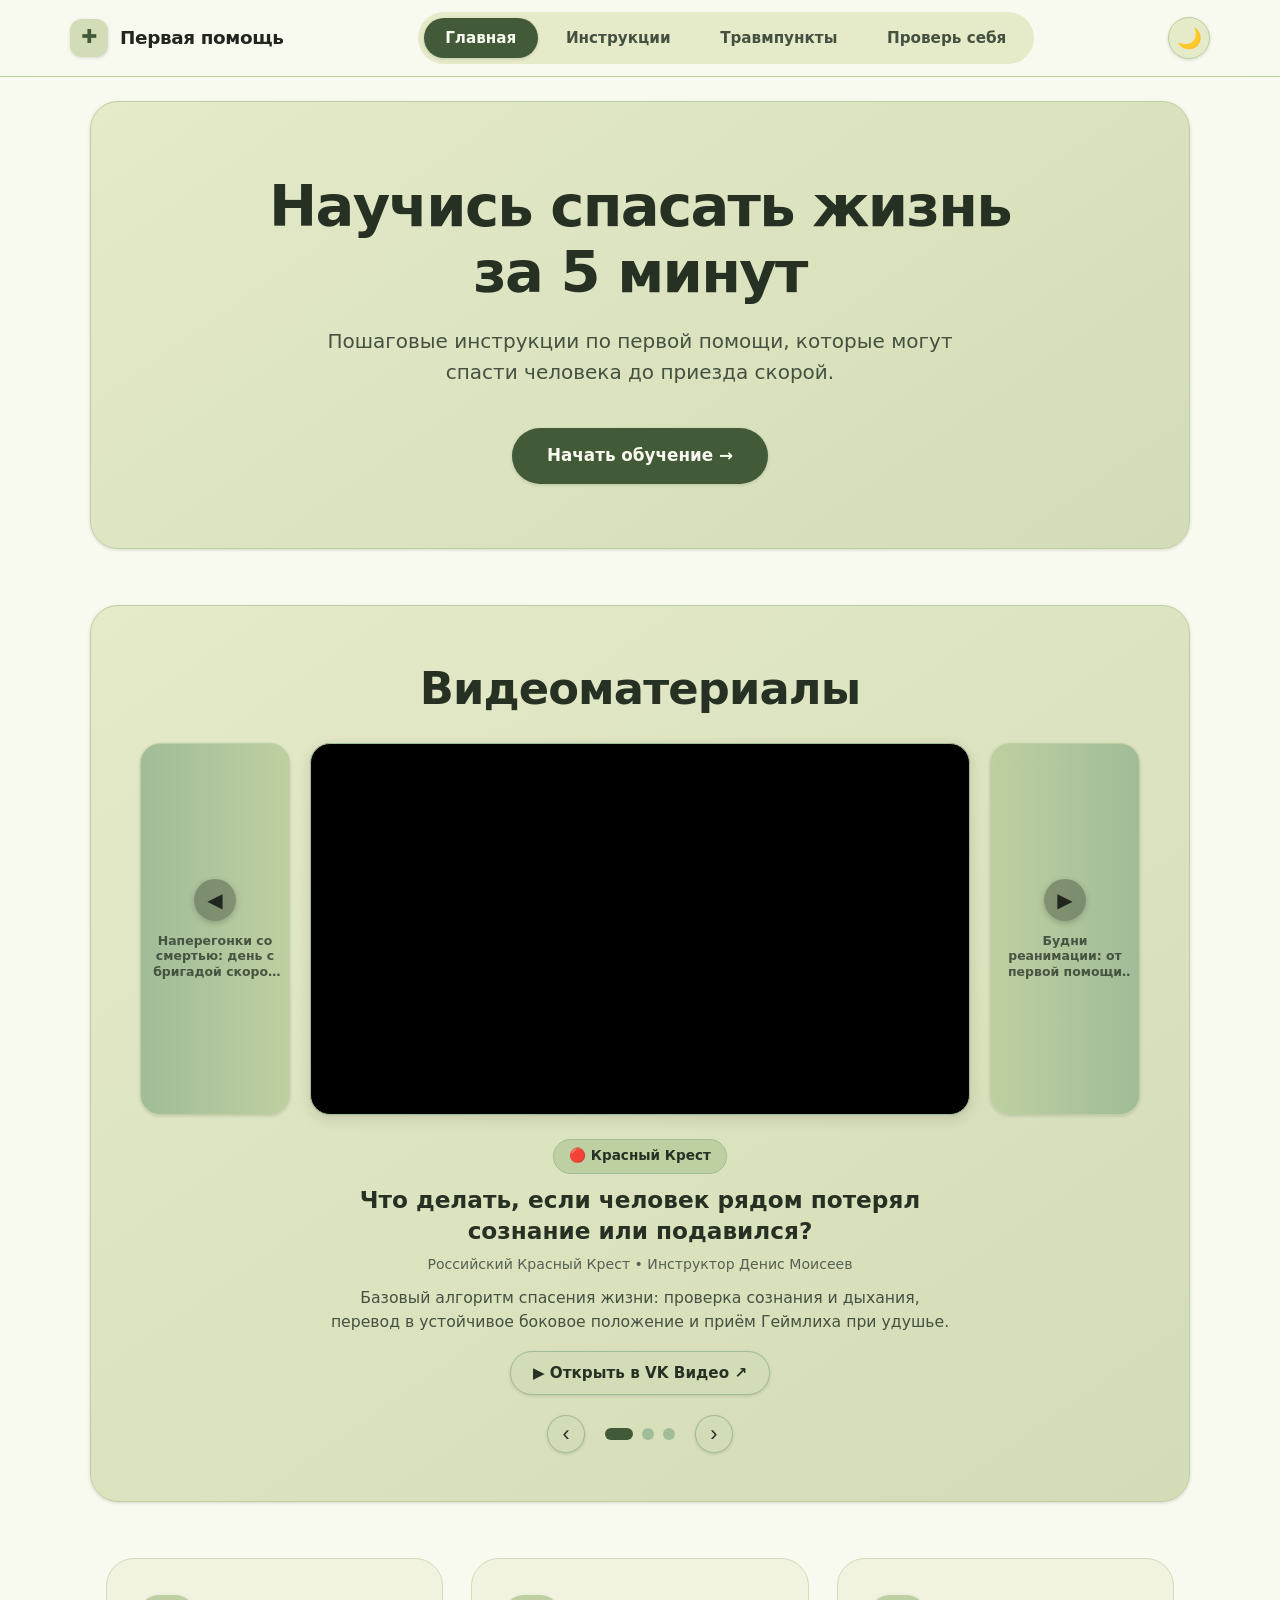
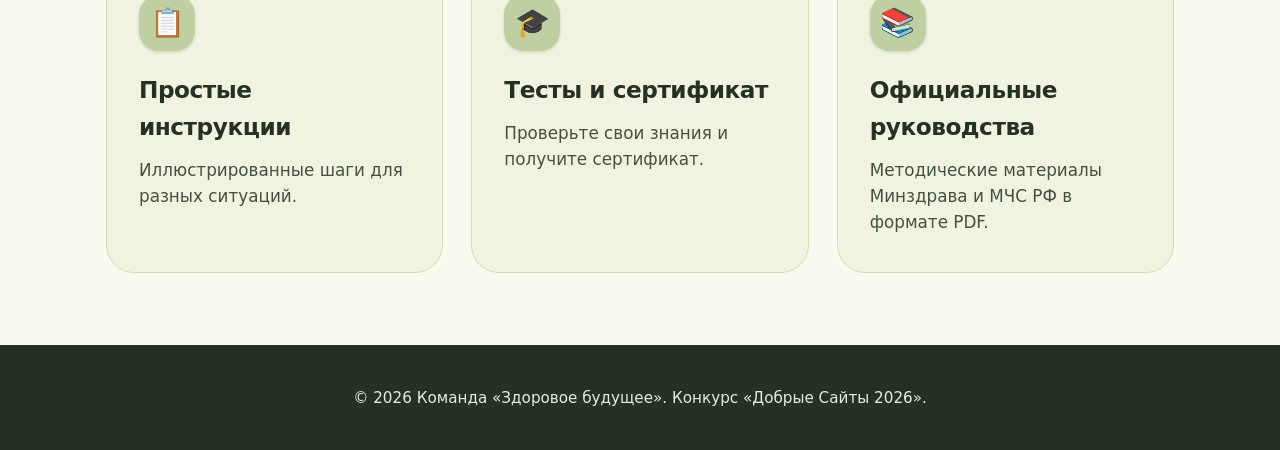
==== commit 4a4c74e6: "test map. based on OSM" ====
--- a/web/index.html
+++ b/web/index.html
@@ -29,6 +29,7 @@
         <ul>
           <li><a href="index.html" class="active" aria-current="page">Главная</a></li>
           <li><a href="instructions.html">Инструкции</a></li>
+          <li><a href="map.html">Травмпункты</a></li>
           <li><a href="test.html">Проверь себя</a></li>
         </ul>
       </nav>
--- a/web/css/style.css
+++ b/web/css/style.css
@@ -1483,6 +1483,509 @@
 }
 
 /* ==========================================================================
+   Trauma Centers Map & Directory Section (Material You 3)
+   ========================================================================== */
+.map-page-wrapper {
+  max-width: 1320px;
+  margin: 0 auto;
+  padding: 1rem 1rem 3.5rem;
+}
+
+.map-header {
+  text-align: center;
+  margin-bottom: 1.75rem;
+}
+
+.map-header h1 {
+  font-size: clamp(2rem, 4vw, 2.75rem);
+  font-weight: 800;
+  color: var(--fg1);
+  letter-spacing: -0.02em;
+  margin: 0 0 0.5rem;
+}
+
+.map-header p {
+  color: var(--fg3);
+  font-size: 1.1rem;
+  max-width: 680px;
+  margin: 0 auto 1rem;
+  line-height: 1.5;
+}
+
+.geo-status-badge {
+  display: inline-flex;
+  align-items: center;
+  gap: 0.5rem;
+  padding: 0.4rem 1rem;
+  border-radius: var(--m3-shape-full);
+  background: var(--bg0_s);
+  border: 1px solid var(--bg2);
+  font-size: 0.88rem;
+  color: var(--fg3);
+  font-weight: 500;
+  box-shadow: var(--m3-elevation-1);
+}
+
+.geo-status-badge.geo-active {
+  background: var(--bg2);
+  color: var(--fg0);
+  border-color: var(--faded_green);
+}
+
+.geo-spinner {
+  width: 12px;
+  height: 12px;
+  border: 2px solid var(--fg3);
+  border-top-color: var(--m3-primary);
+  border-radius: 50%;
+  animation: spin 0.8s linear infinite;
+  display: inline-block;
+}
+
+@keyframes spin {
+  to { transform: rotate(360deg); }
+}
+
+/* Map Controls: Search & Chips */
+.map-controls-bar {
+  display: flex;
+  flex-direction: column;
+  gap: 1rem;
+  margin-bottom: 1.25rem;
+  background: var(--bg0_s);
+  padding: 1rem 1.25rem;
+  border-radius: var(--m3-shape-large);
+  border: 1px solid var(--bg2);
+}
+
+.map-search-box {
+  width: 100%;
+  position: relative;
+}
+
+.map-search-box input {
+  width: 100%;
+  padding: 0.8rem 1.25rem 0.8rem 2.75rem;
+  border-radius: var(--m3-shape-full);
+  border: 1.5px solid var(--bg2);
+  background: var(--bg0);
+  color: var(--fg0);
+  font-family: inherit;
+  font-size: 1rem;
+  outline: none;
+  transition: all 0.2s var(--m3-motion);
+}
+
+.map-search-box input:focus {
+  border-color: var(--faded_green);
+  box-shadow: 0 0 0 3px rgba(136, 171, 126, 0.25);
+}
+
+.search-icon-decor {
+  position: absolute;
+  left: 1rem;
+  top: 50%;
+  transform: translateY(-50%);
+  font-size: 1.1rem;
+  color: var(--fg3);
+  pointer-events: none;
+}
+
+.map-chips {
+  display: flex;
+  gap: 0.5rem;
+  flex-wrap: wrap;
+  align-items: center;
+}
+
+.map-chips-label {
+  font-size: 0.9rem;
+  font-weight: 600;
+  color: var(--fg3);
+  margin-right: 0.25rem;
+}
+
+/* Mobile Tab Switcher */
+.map-mobile-tabs {
+  display: none;
+  grid-template-columns: 1fr 1fr;
+  gap: 0.5rem;
+  margin-bottom: 1rem;
+}
+
+.map-tab-btn {
+  padding: 0.75rem;
+  border-radius: var(--m3-shape-full);
+  border: 1.5px solid var(--bg2);
+  background: var(--bg0_s);
+  color: var(--fg2);
+  font-family: inherit;
+  font-size: 0.95rem;
+  font-weight: 700;
+  cursor: pointer;
+  transition: all 0.2s var(--m3-motion);
+}
+
+.map-tab-btn.active {
+  background: var(--btn-bg);
+  color: var(--btn-fg);
+  border-color: var(--btn-bg);
+  box-shadow: var(--m3-elevation-1);
+}
+
+/* Two-Panel Layout */
+.map-layout {
+  display: grid;
+  grid-template-columns: 440px 1fr;
+  gap: 1.5rem;
+  height: 680px;
+  align-items: stretch;
+}
+
+.map-list-col {
+  display: flex;
+  flex-direction: column;
+  background: var(--bg0_s);
+  border: 1px solid var(--bg2);
+  border-radius: var(--m3-shape-large);
+  overflow: hidden;
+  box-shadow: var(--m3-elevation-1);
+}
+
+.list-col-header {
+  padding: 0.9rem 1.25rem;
+  background: var(--bg1);
+  border-bottom: 1px solid var(--bg2);
+  display: flex;
+  align-items: center;
+  justify-content: space-between;
+}
+
+.list-col-header h2 {
+  font-size: 1.05rem;
+  font-weight: 700;
+  color: var(--fg1);
+  margin: 0;
+}
+
+.centers-count-badge {
+  font-size: 0.85rem;
+  font-weight: 600;
+  color: var(--fg3);
+}
+
+.centers-scroll-area {
+  flex: 1;
+  overflow-y: auto;
+  padding: 1rem;
+  display: flex;
+  flex-direction: column;
+  gap: 1rem;
+  scrollbar-width: thin;
+  scrollbar-color: var(--bg3) transparent;
+}
+
+.centers-scroll-area::-webkit-scrollbar {
+  width: 6px;
+}
+
+.centers-scroll-area::-webkit-scrollbar-thumb {
+  background: var(--bg3);
+  border-radius: 4px;
+}
+
+/* Individual Trauma Center Card */
+.trauma-card {
+  background: var(--bg0);
+  border: 1.5px solid var(--bg1);
+  border-radius: var(--m3-shape-medium);
+  padding: 1.25rem;
+  transition: all 0.2s var(--m3-motion);
+  cursor: pointer;
+  outline: none;
+  display: flex;
+  flex-direction: column;
+  gap: 0.5rem;
+  position: relative;
+}
+
+.trauma-card:hover {
+  border-color: var(--bg3);
+  transform: translateY(-2px);
+  box-shadow: var(--m3-elevation-2);
+}
+
+.trauma-card:focus-visible,
+.trauma-card.active-card {
+  border-color: var(--faded_green);
+  box-shadow: 0 0 0 2px var(--m3-primary);
+  background: var(--bg0_s);
+}
+
+.trauma-card-header {
+  display: flex;
+  align-items: center;
+  justify-content: space-between;
+  gap: 0.5rem;
+  flex-wrap: wrap;
+}
+
+.trauma-type-badge {
+  font-size: 0.78rem;
+  font-weight: 700;
+  padding: 0.25rem 0.65rem;
+  border-radius: var(--m3-shape-full);
+  display: inline-flex;
+  align-items: center;
+  gap: 0.35rem;
+}
+
+.badge-24h {
+  background: rgba(214, 112, 110, 0.2);
+  color: var(--neutral_red);
+  border: 1px solid rgba(214, 112, 110, 0.4);
+}
+
+.badge-child {
+  background: rgba(136, 171, 126, 0.22);
+  color: var(--neutral_green);
+  border: 1px solid rgba(136, 171, 126, 0.4);
+}
+
+.badge-regular {
+  background: rgba(212, 180, 101, 0.22);
+  color: var(--neutral_yellow);
+  border: 1px solid rgba(212, 180, 101, 0.4);
+}
+
+.item-dist-pill {
+  font-size: 0.82rem;
+  font-weight: 700;
+  padding: 0.25rem 0.65rem;
+  border-radius: var(--m3-shape-full);
+  background: var(--bg2);
+  color: var(--fg1);
+}
+
+.trauma-card-title {
+  font-size: 1.15rem;
+  font-weight: 700;
+  color: var(--fg0);
+  margin: 0;
+  line-height: 1.35;
+}
+
+.trauma-card-address {
+  font-size: 0.92rem;
+  color: var(--fg2);
+  margin: 0;
+  line-height: 1.4;
+}
+
+.metro-tag {
+  color: var(--fg4);
+  font-weight: 600;
+}
+
+.trauma-card-hours {
+  font-size: 0.88rem;
+  color: var(--fg3);
+  margin: 0;
+}
+
+.trauma-card-desc {
+  font-size: 0.88rem;
+  color: var(--fg3);
+  line-height: 1.45;
+  margin: 0.25rem 0 0;
+}
+
+.trauma-card-actions {
+  display: flex;
+  gap: 0.6rem;
+  margin-top: 0.6rem;
+}
+
+.action-btn {
+  flex: 1;
+  display: inline-flex;
+  align-items: center;
+  justify-content: center;
+  gap: 0.4rem;
+  padding: 0.55rem 0.8rem;
+  border-radius: var(--m3-shape-full);
+  font-size: 0.88rem;
+  font-weight: 700;
+  text-decoration: none;
+  transition: all 0.2s var(--m3-motion);
+  outline: none;
+}
+
+.call-action-btn {
+  background: var(--btn-bg);
+  color: var(--btn-fg);
+}
+
+.call-action-btn:hover {
+  opacity: 0.92;
+  transform: translateY(-1px);
+}
+
+.route-action-btn {
+  background: var(--bg2);
+  color: var(--fg1);
+  border: 1px solid var(--bg3);
+}
+
+.route-action-btn:hover {
+  background: var(--bg3);
+  color: var(--fg0);
+  transform: translateY(-1px);
+}
+
+/* Map View Column */
+.map-view-col {
+  height: 100%;
+  border-radius: var(--m3-shape-large);
+  overflow: hidden;
+  border: 1px solid var(--bg2);
+  box-shadow: var(--m3-elevation-2);
+  position: relative;
+  background: var(--bg0_s);
+}
+
+#trauma-map {
+  width: 100%;
+  height: 100%;
+  min-height: 450px;
+  background: var(--bg0);
+}
+
+/* OpenStreetMap Dark Mode adaptation (Zero API Key, Zero Watermarks) */
+:root[data-theme="dark"] #trauma-map .leaflet-tile-pane,
+[data-theme="dark"] #trauma-map .leaflet-tile-pane {
+  filter: brightness(0.62) invert(1) contrast(1.75) hue-rotate(200deg) saturate(0.35);
+}
+
+:root[data-theme="dark"] #trauma-map .leaflet-container {
+  background: var(--bg0_h, #181c17);
+}
+
+/* Скрытие плашки атрибуции Leaflet */
+.leaflet-control-attribution {
+  display: none !important;
+}
+
+/* Custom Marker & User Marker Animations */
+.custom-map-marker {
+  transition: transform 0.2s cubic-bezier(0.2, 0, 0, 1);
+}
+
+.custom-map-marker:hover {
+  transform: scale(1.15) translateY(-4px);
+  z-index: 1000 !important;
+}
+
+.user-geo-marker {
+  display: flex;
+  align-items: center;
+  justify-content: center;
+}
+
+.user-pulse-dot {
+  width: 16px;
+  height: 16px;
+  border-radius: 50%;
+  background: #1976d2;
+  border: 3px solid #ffffff;
+  box-shadow: 0 0 0 rgba(25, 118, 210, 0.4);
+  animation: pulse-ring 1.8s infinite;
+}
+
+@keyframes pulse-ring {
+  0% { box-shadow: 0 0 0 0 rgba(25, 118, 210, 0.7); }
+  70% { box-shadow: 0 0 0 16px rgba(25, 118, 210, 0); }
+  100% { box-shadow: 0 0 0 0 rgba(25, 118, 210, 0); }
+}
+
+/* Leaflet Popup Styling Matching Theme */
+.leaflet-popup-content-wrapper {
+  background: var(--bg0) !important;
+  color: var(--fg1) !important;
+  border-radius: var(--m3-shape-medium) !important;
+  border: 1.5px solid var(--bg2) !important;
+  box-shadow: var(--m3-elevation-3) !important;
+  padding: 0.25rem;
+}
+
+.leaflet-popup-tip {
+  background: var(--bg0) !important;
+}
+
+.map-popup-card h4 {
+  font-size: 1.05rem;
+  font-weight: 700;
+  color: var(--fg0);
+  margin: 0 0 0.35rem;
+  line-height: 1.35;
+}
+
+.map-popup-card .popup-addr {
+  font-size: 0.85rem;
+  color: var(--fg2);
+  margin: 0 0 0.25rem;
+}
+
+.map-popup-card .popup-hours {
+  font-size: 0.82rem;
+  color: var(--fg3);
+  margin: 0 0 0.4rem;
+}
+
+.map-popup-card .popup-dist {
+  font-size: 0.85rem;
+  color: var(--faded_green);
+  margin: 0 0 0.5rem;
+}
+
+.popup-actions {
+  display: flex;
+  gap: 0.5rem;
+  margin-top: 0.5rem;
+}
+
+.popup-btn {
+  flex: 1;
+  padding: 0.4rem 0.6rem;
+  border-radius: var(--m3-shape-full);
+  font-size: 0.82rem;
+  font-weight: 700;
+  text-align: center;
+  text-decoration: none;
+}
+
+.popup-call {
+  background: var(--btn-bg);
+  color: var(--btn-fg);
+}
+
+.popup-route {
+  background: var(--bg2);
+  color: var(--fg1);
+}
+
+.no-results-card {
+  text-align: center;
+  padding: 3rem 1.5rem;
+  color: var(--fg3);
+}
+
+.no-results-icon {
+  font-size: 2.5rem;
+  margin-bottom: 0.75rem;
+}
+
+/* ==========================================================================
    Footer
    ========================================================================== */
 footer {
@@ -1639,4 +2142,17 @@
     align-items: flex-start;
     gap: 0.5rem;
   }
-}
+
+  .map-layout {
+    grid-template-columns: 1fr;
+    height: 560px;
+  }
+
+  .map-mobile-tabs {
+    display: grid;
+  }
+
+  .hidden-mobile {
+    display: none !important;
+  }
+}
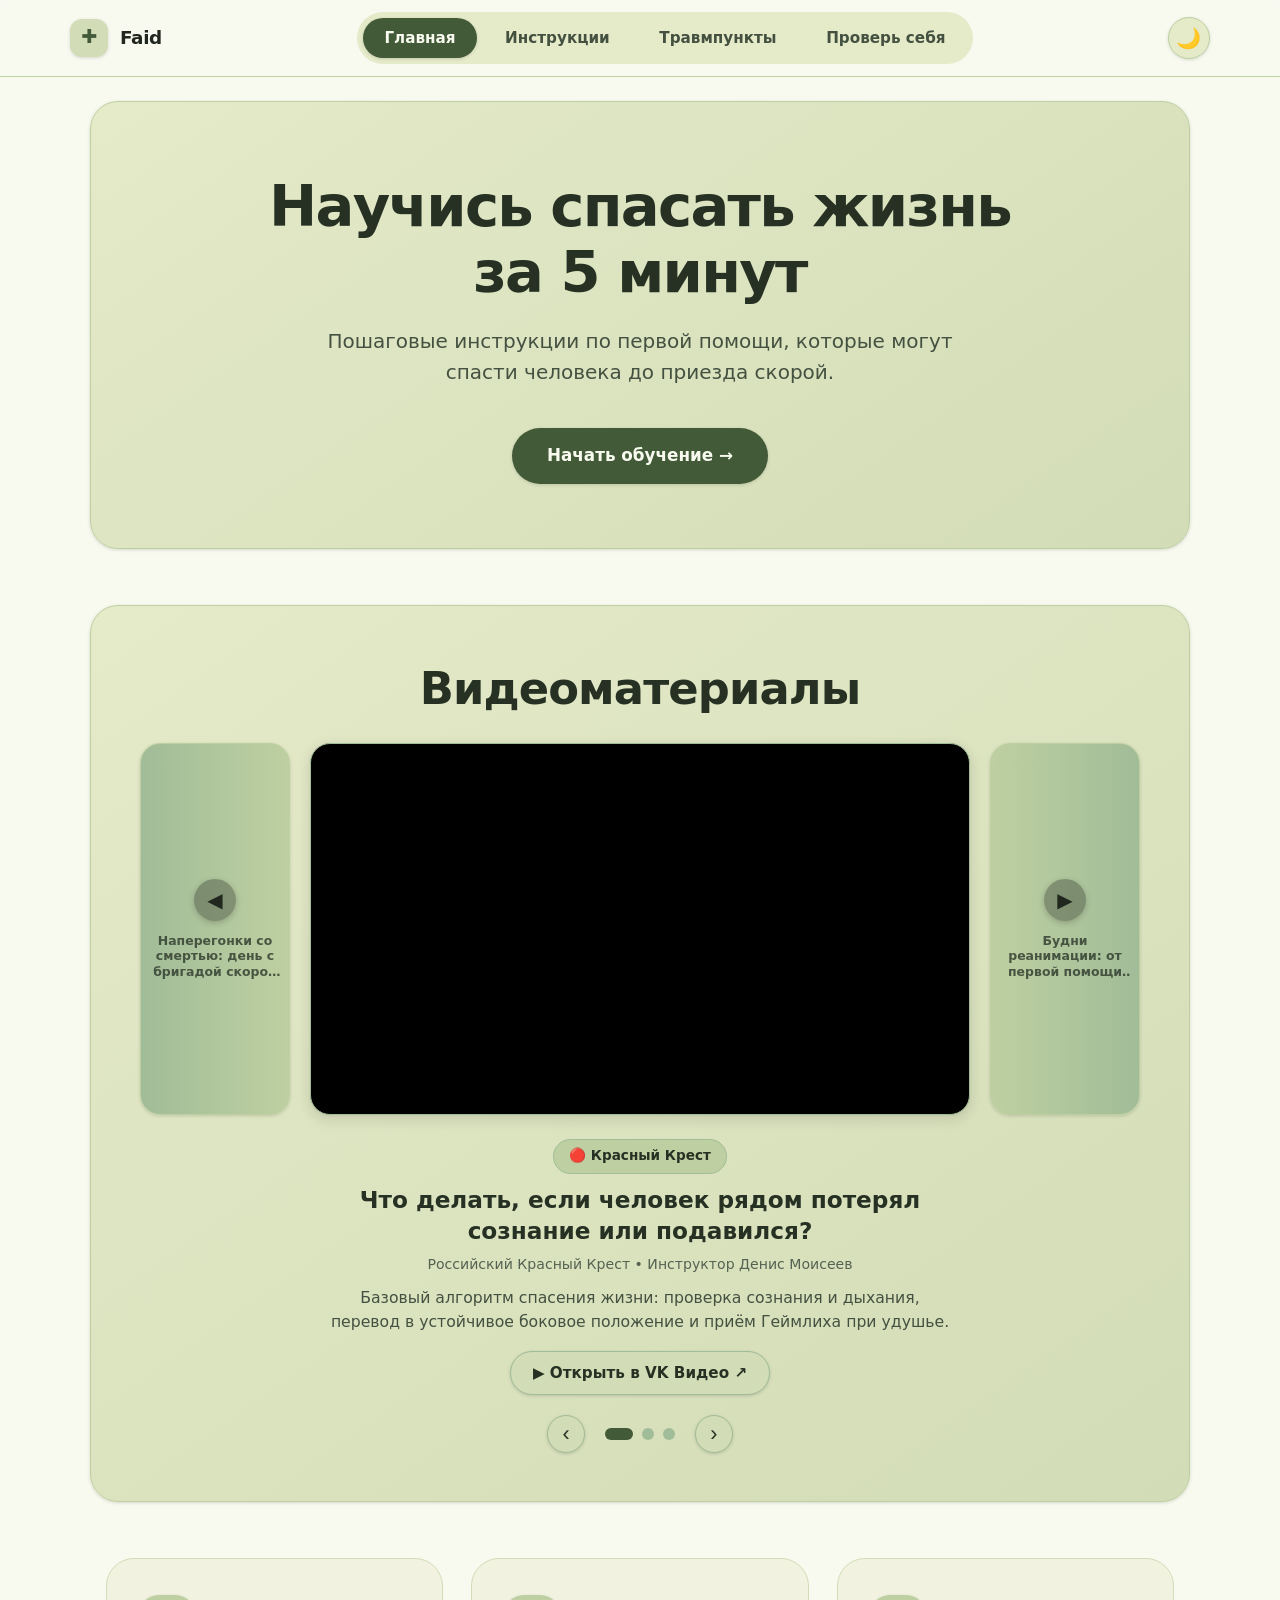
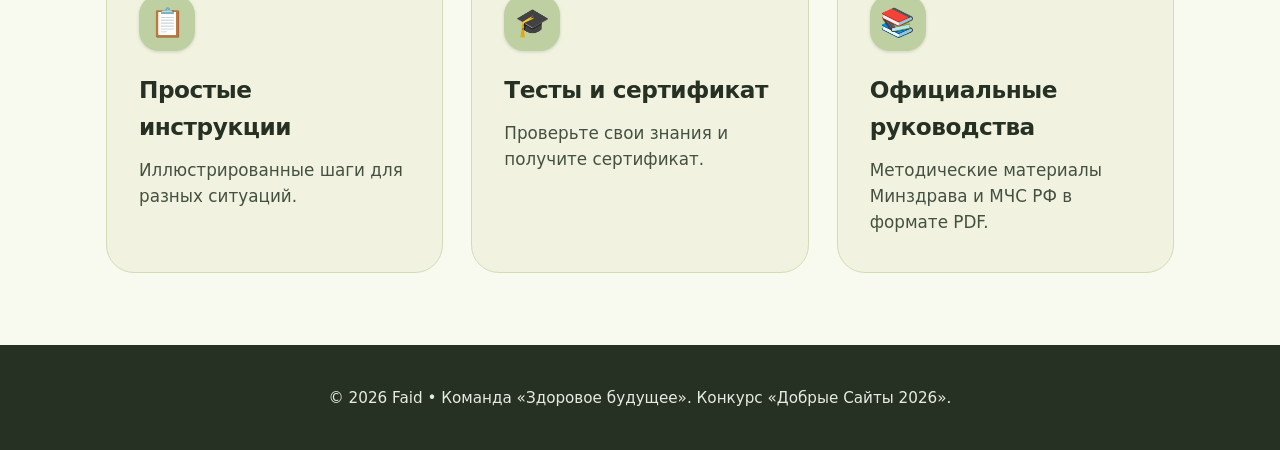
==== commit 317700af: "fix(map): attributionControl: false + fix api key err" ====
--- a/web/index.html
+++ b/web/index.html
@@ -3,7 +3,8 @@
 <head>
   <meta charset="UTF-8">
   <meta name="viewport" content="width=device-width, initial-scale=1.0">
-  <title>Первая помощь рядом</title>
+  <title>Faid — Первая помощь рядом</title>
+  <meta name="description" content="Faid: пошаговые инструкции по первой помощи, интерактивная карта травмпунктов и проверочные тесты.">
   <link rel="stylesheet" href="css/style.css">
   <script>
     (function(){
@@ -23,7 +24,7 @@
     <div class="nav-container">
       <a href="index.html" class="brand">
         <span class="brand-icon">✚</span>
-        <span>Первая помощь</span>
+        <span>Faid</span>
       </a>
       <nav>
         <ul>
@@ -118,7 +119,7 @@
   </main>
 
   <footer>
-    <p>© 2026 Команда «Здоровое будущее». Конкурс «Добрые Сайты 2026».</p>
+    <p>© 2026 Faid • Команда «Здоровое будущее». Конкурс «Добрые Сайты 2026».</p>
   </footer>
   <!-- Scripts -->
   <script src="js/theme.js"></script>
--- a/web/css/style.css
+++ b/web/css/style.css
@@ -56,6 +56,7 @@
   --faded_orange: #8d4b21;
 
   /* Component semantic tokens (Light) */
+  --m3-primary: var(--faded_green);
   --header-bg: rgba(248, 250, 240, 0.88);
   --header-border: var(--bg2);
   --surface: #ffffff;
@@ -154,6 +155,7 @@
   --faded_orange: #ba6630;
 
   /* Component semantic tokens (Dark) */
+  --m3-primary: var(--bright_green);
   --header-bg: rgba(24, 28, 23, 0.88);
   --header-border: var(--bg2);
   --surface: var(--bg0);
@@ -189,91 +191,6 @@
   --m3-elevation-3: 0px 4px 12px 3px rgba(0, 0, 0, 0.55), 0px 1px 3px 0px rgba(0, 0, 0, 0.3);
 }
 
-/* System Dark Theme Preference (when no explicit light preference stored) */
-@media (prefers-color-scheme: dark) {
-  :root:not([data-theme="light"]):not([data-theme="dark"]) {
-    /* --- BG --- */
-    --bg0_h: #181c17;
-    --bg0: #1c241b;
-    --bg0_s: #252e23;
-    --bg1: #263124;
-    --bg2: #344031;
-    --bg3: #445141;
-    --bg4: #556252;
-    /* --- FG --- */
-    --fg0: #f1f3e0;
-    --fg1: #e2e8cc;
-    --fg2: #d2dcb6;
-    --fg3: #bccdb4;
-    --fg4: #a1bc98;
-    /* --- GRAY --- */
-    --gray: #778873;
-    --gray_alt: #8e9e8b;
-    /* --- RED --- */
-    --neutral_red: #d6706e;
-    --bright_red: #f28f8d;
-    --faded_red: #a84542;
-    /* --- GREEN --- */
-    --neutral_green: #88ab7e;
-    --bright_green: #b5d4ab;
-    --faded_green: #5a794c;
-    /* --- YELLOW --- */
-    --neutral_yellow: #d4b465;
-    --bright_yellow: #edd085;
-    --faded_yellow: #a6822c;
-    /* --- BLUE --- */
-    --neutral_blue: #72a4b8;
-    --bright_blue: #91c4d9;
-    --faded_blue: #477685;
-    /* --- PURPLE --- */
-    --neutral_purple: #b68fb0;
-    --bright_purple: #d2abc9;
-    --faded_purple: #825b7a;
-    /* --- AQUA --- */
-    --neutral_aqua: #82b3a4;
-    --bright_aqua: #9ed0c1;
-    --faded_aqua: #4e8071;
-    /* --- ORANGE --- */
-    --neutral_orange: #db8e5c;
-    --bright_orange: #f2a877;
-    --faded_orange: #ba6630;
-
-    --header-bg: rgba(24, 28, 23, 0.88);
-    --header-border: var(--bg2);
-    --surface: var(--bg0);
-    --surface-hover: var(--bg0_s);
-    --btn-bg: var(--neutral_green);
-    --btn-fg: #181c17;
-    --btn-hover-bg: var(--bright_green);
-    --btn-hover-fg: #181c17;
-    --link-color: var(--bright_green);
-    --footer-bg: #131712;
-    --footer-fg: var(--fg3);
-    --footer-border: var(--bg2);
-
-    --badge-urgent-bg: rgba(214, 112, 110, 0.18);
-    --badge-urgent-fg: var(--bright_red);
-    --badge-psy-bg: rgba(182, 143, 176, 0.2);
-    --badge-psy-fg: var(--bright_purple);
-    --badge-trauma-bg: var(--bg2);
-    --badge-trauma-fg: var(--bright_green);
-    --badge-myth-bg: rgba(214, 112, 110, 0.18);
-    --badge-myth-fg: var(--bright_red);
-
-    --warning-bg: rgba(214, 112, 110, 0.15);
-    --warning-fg: var(--bright_red);
-    --warning-border: var(--neutral_red);
-
-    --notice-bg: rgba(219, 142, 92, 0.15);
-    --notice-fg: var(--bright_orange);
-    --notice-border: var(--neutral_orange);
-
-    --m3-elevation-1: 0px 1px 3px 1px rgba(0, 0, 0, 0.35), 0px 1px 2px 0px rgba(0, 0, 0, 0.2);
-    --m3-elevation-2: 0px 2px 6px 2px rgba(0, 0, 0, 0.45), 0px 1px 2px 0px rgba(0, 0, 0, 0.25);
-    --m3-elevation-3: 0px 4px 12px 3px rgba(0, 0, 0, 0.55), 0px 1px 3px 0px rgba(0, 0, 0, 0.3);
-  }
-}
-
 /* Smooth theme transition */
 html.theme-transition,
 html.theme-transition *,
@@ -312,7 +229,7 @@
 header {
   position: sticky;
   top: 0;
-  z-index: 100;
+  z-index: 1200;
   background: var(--header-bg);
   backdrop-filter: blur(16px);
   -webkit-backdrop-filter: blur(16px);
@@ -1512,6 +1429,83 @@
   line-height: 1.5;
 }
 
+.geo-status-wrapper {
+  display: inline-flex;
+  align-items: center;
+  justify-content: center;
+  gap: 0.75rem;
+  flex-wrap: wrap;
+  margin: 0 auto;
+}
+
+.geo-actions-group {
+  display: inline-flex;
+  align-items: center;
+  gap: 0.5rem;
+  flex-wrap: wrap;
+}
+
+.btn-re-geo {
+  display: inline-flex;
+  align-items: center;
+  gap: 0.35rem;
+  padding: 0.45rem 1rem;
+  border-radius: var(--m3-shape-full);
+  background: var(--bg0_s);
+  border: 1px solid var(--bg2);
+  color: var(--fg1);
+  font-size: 0.86rem;
+  font-weight: 600;
+  cursor: pointer;
+  font-family: inherit;
+  transition: all 0.2s var(--m3-motion);
+  box-shadow: var(--m3-elevation-1);
+}
+
+.btn-re-geo:hover {
+  background: var(--bg2);
+  color: var(--fg0);
+  border-color: var(--faded_green);
+  transform: translateY(-1px);
+}
+
+.btn-re-geo:active {
+  transform: scale(0.97);
+}
+
+.btn-osm-sync {
+  display: inline-flex;
+  align-items: center;
+  gap: 0.4rem;
+  padding: 0.45rem 1.05rem;
+  border-radius: var(--m3-shape-full);
+  background: var(--bg0_s);
+  border: 1.5px solid var(--faded_blue, #7daea3);
+  color: var(--faded_blue, #7daea3);
+  font-size: 0.86rem;
+  font-weight: 700;
+  cursor: pointer;
+  font-family: inherit;
+  transition: all 0.2s var(--m3-motion);
+  box-shadow: var(--m3-elevation-1);
+}
+
+.btn-osm-sync:hover {
+  background: var(--faded_blue, #7daea3);
+  color: #14161b;
+  transform: translateY(-1px);
+  box-shadow: var(--m3-elevation-2);
+}
+
+.btn-osm-sync:active {
+  transform: scale(0.97);
+}
+
+.btn-osm-sync.syncing {
+  opacity: 0.75;
+  pointer-events: none;
+}
+
 .geo-status-badge {
   display: inline-flex;
   align-items: center;
@@ -1550,45 +1544,166 @@
 .map-controls-bar {
   display: flex;
   flex-direction: column;
-  gap: 1rem;
+  gap: 1.15rem;
   margin-bottom: 1.25rem;
   background: var(--bg0_s);
   padding: 1rem 1.25rem;
   border-radius: var(--m3-shape-large);
   border: 1px solid var(--bg2);
-}
-
-.map-search-box {
+  position: relative;
+  z-index: 2;
+}
+
+/* City / Region Selector Control */
+.map-city-control {
+  display: flex;
+  flex-direction: column;
+  gap: 0.45rem;
   width: 100%;
+}
+
+.map-city-label {
+  font-size: 0.92rem;
+  font-weight: 700;
+  color: var(--fg1);
+  display: flex;
+  align-items: center;
+  gap: 0.35rem;
+}
+
+.city-select-wrapper {
   position: relative;
-}
-
-.map-search-box input {
   width: 100%;
-  padding: 0.8rem 1.25rem 0.8rem 2.75rem;
+  display: flex;
+  align-items: center;
+}
+
+.city-select-icon {
+  position: absolute;
+  left: 1rem;
+  font-size: 1.15rem;
+  color: var(--fg3);
+  pointer-events: none;
+  z-index: 1;
+}
+
+.map-city-select {
+  width: 100%;
+  padding: 0.85rem 2.5rem 0.85rem 2.85rem;
   border-radius: var(--m3-shape-full);
   border: 1.5px solid var(--bg2);
   background: var(--bg0);
   color: var(--fg0);
   font-family: inherit;
-  font-size: 1rem;
+  font-size: 0.98rem;
+  font-weight: 600;
   outline: none;
+  cursor: pointer;
+  -webkit-appearance: none;
+  -moz-appearance: none;
+  appearance: none;
+  box-shadow: var(--m3-elevation-1);
   transition: all 0.2s var(--m3-motion);
 }
 
-.map-search-box input:focus {
+.map-city-select:hover {
+  border-color: var(--bg3);
+  background: var(--bg0_h, var(--bg0));
+}
+
+.map-city-select:focus {
+  border-color: var(--faded_blue, #7daea3);
+  box-shadow: 0 0 0 3px rgba(125, 174, 163, 0.25);
+}
+
+.city-select-arrow {
+  position: absolute;
+  right: 1.15rem;
+  font-size: 0.75rem;
+  color: var(--fg3);
+  pointer-events: none;
+  transition: transform 0.2s ease;
+}
+
+.map-city-select:focus ~ .city-select-arrow {
+  color: var(--faded_blue, #7daea3);
+  transform: rotate(180deg);
+}
+
+/* Category Dropdown Control */
+.map-category-control {
+  display: flex;
+  flex-direction: column;
+  gap: 0.45rem;
+  width: 100%;
+}
+
+.map-category-label {
+  font-size: 0.92rem;
+  font-weight: 700;
+  color: var(--fg1);
+  display: flex;
+  align-items: center;
+  gap: 0.35rem;
+}
+
+.category-select-wrapper {
+  position: relative;
+  width: 100%;
+  display: flex;
+  align-items: center;
+}
+
+.category-select-icon {
+  position: absolute;
+  left: 1rem;
+  font-size: 1.15rem;
+  color: var(--fg3);
+  pointer-events: none;
+  z-index: 1;
+}
+
+.map-category-select {
+  width: 100%;
+  padding: 0.85rem 2.5rem 0.85rem 2.85rem;
+  border-radius: var(--m3-shape-full);
+  border: 1.5px solid var(--bg2);
+  background: var(--bg0);
+  color: var(--fg0);
+  font-family: inherit;
+  font-size: 0.98rem;
+  font-weight: 600;
+  outline: none;
+  cursor: pointer;
+  -webkit-appearance: none;
+  -moz-appearance: none;
+  appearance: none;
+  box-shadow: var(--m3-elevation-1);
+  transition: all 0.2s var(--m3-motion);
+}
+
+.map-category-select:hover {
+  border-color: var(--bg3);
+  background: var(--bg0_h, var(--bg0));
+}
+
+.map-category-select:focus {
   border-color: var(--faded_green);
   box-shadow: 0 0 0 3px rgba(136, 171, 126, 0.25);
 }
 
-.search-icon-decor {
+.category-select-arrow {
   position: absolute;
-  left: 1rem;
-  top: 50%;
-  transform: translateY(-50%);
-  font-size: 1.1rem;
+  right: 1.15rem;
+  font-size: 0.75rem;
   color: var(--fg3);
   pointer-events: none;
+  transition: transform 0.2s ease;
+}
+
+.map-category-select:focus ~ .category-select-arrow {
+  color: var(--faded_green);
+  transform: rotate(180deg);
 }
 
 .map-chips {
@@ -1603,6 +1718,120 @@
   font-weight: 600;
   color: var(--fg3);
   margin-right: 0.25rem;
+}
+
+/* Radius Selector Control */
+.map-radius-control {
+  display: flex;
+  flex-direction: column;
+  gap: 0.5rem;
+  background: var(--bg0);
+  border: 1px solid var(--bg2);
+  padding: 0.75rem 1rem;
+  border-radius: var(--m3-shape-medium);
+  margin-top: 0.25rem;
+}
+
+.radius-header {
+  display: flex;
+  align-items: center;
+  justify-content: space-between;
+  gap: 0.5rem;
+}
+
+.radius-label {
+  font-size: 0.92rem;
+  font-weight: 700;
+  color: var(--fg1);
+}
+
+.radius-val-badge {
+  display: inline-flex;
+  align-items: center;
+  justify-content: center;
+  padding: 0.2rem 0.7rem;
+  border-radius: var(--m3-shape-full);
+  background: var(--btn-bg);
+  color: var(--btn-fg);
+  font-size: 0.85rem;
+  font-weight: 800;
+  letter-spacing: 0.3px;
+  box-shadow: var(--m3-elevation-1);
+}
+
+.radius-slider-wrapper {
+  display: flex;
+  flex-direction: column;
+  gap: 0.35rem;
+}
+
+.radius-slider-wrapper input[type="range"] {
+  width: 100%;
+  height: 8px;
+  -webkit-appearance: none;
+  appearance: none;
+  background: var(--bg2);
+  border-radius: var(--m3-shape-full);
+  outline: none;
+  cursor: pointer;
+  margin: 0.35rem 0;
+  transition: background 0.2s ease;
+}
+
+.radius-slider-wrapper input[type="range"]::-webkit-slider-thumb {
+  -webkit-appearance: none;
+  appearance: none;
+  width: 22px;
+  height: 22px;
+  border-radius: 50%;
+  background: var(--btn-bg);
+  border: 3px solid var(--bg0);
+  box-shadow: 0 1px 4px rgba(0, 0, 0, 0.28);
+  cursor: pointer;
+  transition: transform 0.15s ease, background 0.2s ease;
+}
+
+.radius-slider-wrapper input[type="range"]::-moz-range-thumb {
+  width: 22px;
+  height: 22px;
+  border-radius: 50%;
+  background: var(--btn-bg);
+  border: 3px solid var(--bg0);
+  box-shadow: 0 1px 4px rgba(0, 0, 0, 0.28);
+  cursor: pointer;
+}
+
+.radius-slider-wrapper input[type="range"]::-webkit-slider-thumb:hover {
+  transform: scale(1.15);
+}
+
+.radius-ticks {
+  display: flex;
+  justify-content: space-between;
+  width: 100%;
+  padding: 0 2px;
+}
+
+.radius-ticks .tick {
+  font-size: 0.8rem;
+  color: var(--fg3);
+  font-weight: 600;
+  cursor: pointer;
+  padding: 0.2rem 0.5rem;
+  border-radius: var(--m3-shape-small);
+  transition: all 0.15s ease;
+  user-select: none;
+}
+
+.radius-ticks .tick:hover {
+  color: var(--fg0);
+  background: var(--bg2);
+}
+
+.radius-ticks .tick.active {
+  color: var(--faded_green);
+  font-weight: 800;
+  background: var(--bg2);
 }
 
 /* Mobile Tab Switcher */
@@ -1652,6 +1881,7 @@
   box-shadow: var(--m3-elevation-1);
 }
 
+.centers-list-header,
 .list-col-header {
   padding: 0.9rem 1.25rem;
   background: var(--bg1);
@@ -1659,19 +1889,32 @@
   display: flex;
   align-items: center;
   justify-content: space-between;
-}
-
+  gap: 0.75rem;
+  min-height: 52px;
+  box-sizing: border-box;
+}
+
+.centers-list-header h2,
 .list-col-header h2 {
   font-size: 1.05rem;
   font-weight: 700;
+  color: var(--fg0);
+  margin: 0;
+  line-height: 1.25;
+}
+
+.centers-count-badge {
+  font-size: 0.82rem;
+  font-weight: 700;
   color: var(--fg1);
-  margin: 0;
-}
-
-.centers-count-badge {
-  font-size: 0.85rem;
-  font-weight: 600;
-  color: var(--fg3);
+  background: var(--bg2);
+  padding: 0.25rem 0.7rem;
+  border-radius: var(--m3-shape-full);
+  border: 1px solid var(--bg3);
+  white-space: nowrap;
+  line-height: 1.2;
+  display: inline-flex;
+  align-items: center;
 }
 
 .centers-scroll-area {
@@ -1707,12 +1950,14 @@
   flex-direction: column;
   gap: 0.5rem;
   position: relative;
+  z-index: 1;
 }
 
 .trauma-card:hover {
   border-color: var(--bg3);
   transform: translateY(-2px);
   box-shadow: var(--m3-elevation-2);
+  z-index: 2;
 }
 
 .trauma-card:focus-visible,
@@ -1720,6 +1965,19 @@
   border-color: var(--faded_green);
   box-shadow: 0 0 0 2px var(--m3-primary);
   background: var(--bg0_s);
+  z-index: 3;
+}
+
+/* Elevate card when a dropdown is open inside it */
+.trauma-card.has-open-dropdown,
+.trauma-card:has(.nav-dropdown-wrapper.is-open) {
+  z-index: 60 !important;
+}
+
+.trauma-card.has-open-dropdown .trauma-card-actions,
+.trauma-card:has(.nav-dropdown-wrapper.is-open) .trauma-card-actions {
+  position: relative;
+  z-index: 70;
 }
 
 .trauma-card-header {
@@ -1756,6 +2014,37 @@
   background: rgba(212, 180, 101, 0.22);
   color: var(--neutral_yellow);
   border: 1px solid rgba(212, 180, 101, 0.4);
+}
+
+.badge-hospital {
+  background: rgba(71, 118, 133, 0.22);
+  color: var(--neutral_blue);
+  border: 1px solid rgba(71, 118, 133, 0.45);
+}
+
+.badge-trauma {
+  background: rgba(212, 180, 101, 0.22);
+  color: var(--neutral_yellow);
+  border: 1px solid rgba(212, 180, 101, 0.45);
+}
+
+.badge-osm {
+  background: rgba(125, 174, 163, 0.22);
+  color: var(--faded_blue, #7daea3);
+  border: 1px solid rgba(125, 174, 163, 0.45);
+}
+
+.item-osm-live {
+  font-size: 0.78rem;
+  font-weight: 700;
+  padding: 0.2rem 0.55rem;
+  border-radius: var(--m3-shape-full);
+  background: rgba(136, 171, 126, 0.18);
+  color: var(--neutral_green);
+  border: 1px solid rgba(136, 171, 126, 0.4);
+  display: inline-flex;
+  align-items: center;
+  gap: 0.25rem;
 }
 
 .item-dist-pill {
@@ -1800,23 +2089,55 @@
   margin: 0.25rem 0 0;
 }
 
+.trauma-card-phone,
+.trauma-card-phone-row {
+  font-size: 0.90rem;
+  color: var(--fg2);
+  margin: 0.35rem 0;
+  line-height: 1.45;
+  display: flex;
+  align-items: center;
+  flex-wrap: wrap;
+  gap: 0.4rem;
+}
+
+.trauma-card-phone strong,
+.trauma-card-phone-row strong {
+  color: var(--fg1);
+}
+
+.trauma-phone-link {
+  color: var(--m3-primary);
+  font-weight: 700;
+  text-decoration: underline;
+  text-underline-offset: 3px;
+  transition: color 0.15s ease;
+}
+
+.trauma-phone-link:hover {
+  color: var(--faded_green);
+}
+
 .trauma-card-actions {
   display: flex;
   gap: 0.6rem;
-  margin-top: 0.6rem;
+  margin-top: 0.8rem;
+  flex-wrap: wrap;
 }
 
 .action-btn {
-  flex: 1;
+  flex: 1 1 180px;
   display: inline-flex;
   align-items: center;
   justify-content: center;
   gap: 0.4rem;
-  padding: 0.55rem 0.8rem;
+  padding: 0.6rem 0.85rem;
   border-radius: var(--m3-shape-full);
-  font-size: 0.88rem;
+  font-size: 0.86rem;
   font-weight: 700;
   text-decoration: none;
+  text-align: center;
+  line-height: 1.25;
   transition: all 0.2s var(--m3-motion);
   outline: none;
 }
@@ -1840,6 +2161,236 @@
 .route-action-btn:hover {
   background: var(--bg3);
   color: var(--fg0);
+  transform: translateY(-1px);
+}
+
+/* Navigation Routing Dropdown Menu (Material You 3) */
+.nav-dropdown-wrapper {
+  position: relative;
+  display: inline-block;
+  flex: 1 1 180px;
+}
+
+.nav-dropdown-wrapper.is-open {
+  z-index: 100 !important;
+}
+
+.nav-dropdown-toggle {
+  width: 100%;
+  cursor: pointer;
+  display: inline-flex;
+  align-items: center;
+  justify-content: center;
+  gap: 0.45rem;
+  padding: 0.6rem 0.85rem;
+  border-radius: var(--m3-shape-full);
+  font-size: 0.86rem;
+  font-weight: 700;
+  text-decoration: none;
+  text-align: center;
+  line-height: 1.25;
+  background: var(--bg2);
+  color: var(--fg1);
+  border: 1px solid var(--bg3);
+  transition: all 0.2s var(--m3-motion);
+  user-select: none;
+  font-family: inherit;
+  box-sizing: border-box;
+}
+
+.nav-dropdown-toggle:hover {
+  background: var(--bg3);
+  color: var(--fg0);
+  transform: translateY(-1px);
+}
+
+.nav-dropdown-toggle .nav-arrow {
+  display: inline-block;
+  transition: transform 0.2s ease;
+  font-size: 0.72rem;
+  margin-left: 2px;
+}
+
+.nav-dropdown-wrapper.is-open .nav-dropdown-toggle .nav-arrow {
+  transform: rotate(180deg);
+}
+
+.nav-dropdown-menu {
+  position: absolute;
+  top: calc(100% + 6px);
+  left: 0;
+  right: 0;
+  min-width: 200px;
+  background: var(--surface);
+  border: 1.5px solid var(--bg3);
+  border-radius: var(--m3-shape-medium);
+  box-shadow: 0 10px 28px rgba(0, 0, 0, 0.5), 0 2px 8px rgba(0, 0, 0, 0.25);
+  padding: 6px;
+  display: none;
+  flex-direction: column;
+  gap: 3px;
+  z-index: 2000;
+  animation: navDropdownFadeIn 0.16s cubic-bezier(0.2, 0, 0, 1);
+}
+
+.nav-dropdown-wrapper.drop-up .nav-dropdown-menu {
+  top: auto;
+  bottom: calc(100% + 6px);
+}
+
+.nav-dropdown-wrapper.is-open .nav-dropdown-menu {
+  display: flex;
+}
+
+@keyframes navDropdownFadeIn {
+  from {
+    opacity: 0;
+    transform: translateY(-4px);
+  }
+  to {
+    opacity: 1;
+    transform: translateY(0);
+  }
+}
+
+.nav-menu-item {
+  display: flex;
+  align-items: center;
+  gap: 0.65rem;
+  padding: 8px 12px;
+  border-radius: var(--m3-shape-small);
+  color: var(--fg0) !important;
+  text-decoration: none !important;
+  font-size: 0.86rem;
+  font-weight: 500;
+  transition: background 0.15s ease, color 0.15s ease, transform 0.1s ease;
+  cursor: pointer;
+  box-sizing: border-box;
+}
+
+.nav-menu-item:hover,
+.nav-menu-item:focus {
+  background: var(--surface-hover);
+  color: var(--fg1) !important;
+  transform: translateX(2px);
+}
+
+.nav-menu-icon {
+  font-size: 1.05rem;
+  line-height: 1;
+  display: inline-flex;
+  align-items: center;
+  justify-content: center;
+  width: 22px;
+  flex-shrink: 0;
+}
+
+.nav-menu-text {
+  flex: 1;
+  text-align: left;
+  line-height: 1.25;
+}
+
+.nav-menu-text strong {
+  font-weight: 700;
+  color: var(--fg0);
+}
+
+/* Custom styling for popup dropdown */
+.popup-nav-dropdown {
+  width: 100%;
+  display: block;
+  margin-top: 8px;
+  flex: none;
+}
+
+.popup-nav-dropdown .nav-dropdown-toggle {
+  width: 100%;
+  padding: 7px 12px;
+  background: var(--btn-bg);
+  color: var(--btn-fg);
+  border: none;
+  border-radius: var(--m3-shape-full);
+  font-weight: 700;
+  font-size: 0.85rem;
+}
+
+.popup-nav-dropdown .nav-dropdown-toggle:hover {
+  background: var(--btn-bg);
+  opacity: 0.92;
+}
+
+.popup-nav-dropdown .nav-dropdown-menu {
+  width: 100%;
+  min-width: 220px;
+}
+
+/* Phone Lookup Dropdown & Inline Link Styles */
+.phone-inline-dropdown {
+  display: inline-flex;
+  flex: none;
+  vertical-align: middle;
+  position: relative;
+}
+
+.phone-lookup-inline-btn {
+  width: auto !important;
+  min-height: auto;
+  padding: 0.22rem 0.65rem !important;
+  background: var(--bg1) !important;
+  color: var(--m3-primary) !important;
+  border: 1px dashed var(--m3-primary) !important;
+  border-radius: var(--m3-shape-small) !important;
+  font-size: 0.83rem !important;
+  font-weight: 600 !important;
+  cursor: pointer;
+  display: inline-flex;
+  align-items: center;
+  gap: 0.3rem;
+  text-decoration: none;
+  transition: all 0.18s ease;
+  line-height: 1.3 !important;
+}
+
+.phone-lookup-inline-btn:hover {
+  background: var(--surface-hover) !important;
+  color: var(--faded_green) !important;
+  border-color: var(--faded_green) !important;
+  border-style: solid !important;
+  transform: translateY(-1px);
+}
+
+.phone-inline-dropdown .nav-dropdown-menu {
+  min-width: 215px;
+  left: 0;
+  right: auto;
+}
+
+.popup-phone-dropdown {
+  display: inline-flex;
+  flex: none;
+}
+
+.popup-phone-dropdown .phone-lookup-inline-btn {
+  padding: 0.15rem 0.5rem !important;
+  font-size: 0.78rem !important;
+  border-radius: 4px !important;
+}
+
+.phone-action-dropdown {
+  flex: 1 1 180px;
+}
+
+.phone-action-btn.call-action-btn {
+  background: var(--btn-bg);
+  color: var(--btn-fg);
+  border: none;
+}
+
+.phone-action-btn.call-action-btn:hover {
+  background: var(--btn-bg);
+  color: var(--btn-fg);
+  opacity: 0.92;
   transform: translateY(-1px);
 }
 
@@ -1851,6 +2402,7 @@
   border: 1px solid var(--bg2);
   box-shadow: var(--m3-elevation-2);
   position: relative;
+  z-index: 1;
   background: var(--bg0_s);
 }
 
@@ -1859,119 +2411,9 @@
   height: 100%;
   min-height: 450px;
   background: var(--bg0);
-}
-
-/* OpenStreetMap Dark Mode adaptation (Zero API Key, Zero Watermarks) */
-:root[data-theme="dark"] #trauma-map .leaflet-tile-pane,
-[data-theme="dark"] #trauma-map .leaflet-tile-pane {
-  filter: brightness(0.62) invert(1) contrast(1.75) hue-rotate(200deg) saturate(0.35);
-}
-
-:root[data-theme="dark"] #trauma-map .leaflet-container {
-  background: var(--bg0_h, #181c17);
-}
-
-/* Скрытие плашки атрибуции Leaflet */
-.leaflet-control-attribution {
-  display: none !important;
-}
-
-/* Custom Marker & User Marker Animations */
-.custom-map-marker {
-  transition: transform 0.2s cubic-bezier(0.2, 0, 0, 1);
-}
-
-.custom-map-marker:hover {
-  transform: scale(1.15) translateY(-4px);
-  z-index: 1000 !important;
-}
-
-.user-geo-marker {
-  display: flex;
-  align-items: center;
-  justify-content: center;
-}
-
-.user-pulse-dot {
-  width: 16px;
-  height: 16px;
-  border-radius: 50%;
-  background: #1976d2;
-  border: 3px solid #ffffff;
-  box-shadow: 0 0 0 rgba(25, 118, 210, 0.4);
-  animation: pulse-ring 1.8s infinite;
-}
-
-@keyframes pulse-ring {
-  0% { box-shadow: 0 0 0 0 rgba(25, 118, 210, 0.7); }
-  70% { box-shadow: 0 0 0 16px rgba(25, 118, 210, 0); }
-  100% { box-shadow: 0 0 0 0 rgba(25, 118, 210, 0); }
-}
-
-/* Leaflet Popup Styling Matching Theme */
-.leaflet-popup-content-wrapper {
-  background: var(--bg0) !important;
-  color: var(--fg1) !important;
-  border-radius: var(--m3-shape-medium) !important;
-  border: 1.5px solid var(--bg2) !important;
-  box-shadow: var(--m3-elevation-3) !important;
-  padding: 0.25rem;
-}
-
-.leaflet-popup-tip {
-  background: var(--bg0) !important;
-}
-
-.map-popup-card h4 {
-  font-size: 1.05rem;
-  font-weight: 700;
-  color: var(--fg0);
-  margin: 0 0 0.35rem;
-  line-height: 1.35;
-}
-
-.map-popup-card .popup-addr {
-  font-size: 0.85rem;
-  color: var(--fg2);
-  margin: 0 0 0.25rem;
-}
-
-.map-popup-card .popup-hours {
-  font-size: 0.82rem;
-  color: var(--fg3);
-  margin: 0 0 0.4rem;
-}
-
-.map-popup-card .popup-dist {
-  font-size: 0.85rem;
-  color: var(--faded_green);
-  margin: 0 0 0.5rem;
-}
-
-.popup-actions {
-  display: flex;
-  gap: 0.5rem;
-  margin-top: 0.5rem;
-}
-
-.popup-btn {
-  flex: 1;
-  padding: 0.4rem 0.6rem;
-  border-radius: var(--m3-shape-full);
-  font-size: 0.82rem;
-  font-weight: 700;
-  text-align: center;
-  text-decoration: none;
-}
-
-.popup-call {
-  background: var(--btn-bg);
-  color: var(--btn-fg);
-}
-
-.popup-route {
-  background: var(--bg2);
-  color: var(--fg1);
+  border-radius: inherit;
+  position: relative;
+  z-index: 1;
 }
 
 .no-results-card {
@@ -2156,3 +2598,157 @@
     display: none !important;
   }
 }
+
+/* ==========================================================================
+   Leaflet / OpenStreetMap Custom Styling (Material You 3)
+   ========================================================================== */
+.leaflet-container {
+  font-family: inherit !important;
+  background: var(--bg0) !important;
+}
+
+.osm-marker-pin {
+  width: 34px;
+  height: 34px;
+  border-radius: 50% 50% 50% 0;
+  transform: rotate(-45deg);
+  display: flex;
+  align-items: center;
+  justify-content: center;
+  box-shadow: 0 3px 8px rgba(0, 0, 0, 0.35);
+  border: 2px solid #ffffff;
+  transition: transform 0.2s ease, box-shadow 0.2s ease;
+}
+
+.osm-marker-pin:hover {
+  transform: rotate(-45deg) scale(1.18);
+  box-shadow: 0 5px 14px rgba(0, 0, 0, 0.5);
+}
+
+.osm-marker-icon {
+  transform: rotate(45deg);
+  font-size: 16px;
+  line-height: 1;
+  user-select: none;
+}
+
+.osm-user-dot {
+  width: 18px;
+  height: 18px;
+  border-radius: 50%;
+  background: #1976d2;
+  border: 3px solid #ffffff;
+  box-shadow: 0 2px 8px rgba(0, 0, 0, 0.4);
+  position: relative;
+}
+
+.osm-user-pulse {
+  position: absolute;
+  top: -6px;
+  left: -6px;
+  width: 24px;
+  height: 24px;
+  border-radius: 50%;
+  background: rgba(25, 118, 210, 0.4);
+  animation: pulse-ring 2s cubic-bezier(0.215, 0.61, 0.355, 1) infinite;
+}
+
+@keyframes pulse-ring {
+  0% { transform: scale(0.5); opacity: 0.8; }
+  80%, 100% { transform: scale(2.2); opacity: 0; }
+}
+
+.leaflet-popup-content-wrapper {
+  background: var(--surface) !important;
+  color: var(--fg0) !important;
+  border-radius: var(--m3-shape-medium) !important;
+  border: 1px solid var(--bg2) !important;
+  box-shadow: var(--m3-elevation-3) !important;
+  padding: 4px !important;
+  overflow: visible !important;
+}
+
+.leaflet-popup-tip {
+  background: var(--surface) !important;
+}
+
+.leaflet-popup-content {
+  margin: 10px 12px !important;
+  line-height: 1.4 !important;
+  overflow: visible !important;
+}
+
+.leaflet-popup-content .osm-balloon-card h4 {
+  color: var(--fg0) !important;
+}
+
+.leaflet-popup-content .osm-balloon-card p {
+  color: var(--fg2) !important;
+}
+
+.leaflet-control-zoom {
+  border-radius: var(--m3-shape-medium) !important;
+  border: 1px solid var(--bg2) !important;
+  overflow: hidden;
+  box-shadow: var(--m3-elevation-2) !important;
+}
+
+.leaflet-control-zoom a {
+  background: var(--surface) !important;
+  color: var(--fg0) !important;
+  border-color: var(--bg2) !important;
+}
+
+.leaflet-control-zoom a:hover {
+  background: var(--surface-hover) !important;
+  color: var(--fg1) !important;
+}
+
+.leaflet-control-attribution {
+  display: none !important;
+}
+
+.engine-switcher-bar {
+  display: flex;
+  align-items: center;
+  justify-content: center;
+  gap: 0.75rem;
+  margin-top: 0.75rem;
+  flex-wrap: wrap;
+}
+
+.engine-switcher-label {
+  font-size: 0.9rem;
+  font-weight: 600;
+  color: var(--fg3);
+}
+
+.engine-switcher-badge {
+  display: inline-flex;
+  align-items: center;
+  gap: 0.45rem;
+  background: var(--bg0_s);
+  border: 1.5px solid var(--bg2);
+  padding: 0.35rem 0.9rem;
+  border-radius: var(--m3-shape-full);
+  font-size: 0.86rem;
+  font-weight: 700;
+  text-decoration: none;
+  color: var(--fg2);
+  transition: all 0.2s var(--m3-motion);
+  box-shadow: var(--m3-elevation-1);
+}
+
+.engine-switcher-badge:hover {
+  background: var(--bg1);
+  color: var(--fg0);
+  border-color: var(--btn-bg);
+  transform: translateY(-1px);
+}
+
+.engine-switcher-badge.active {
+  background: var(--btn-bg);
+  color: var(--btn-fg);
+  border-color: var(--btn-bg);
+}
+
